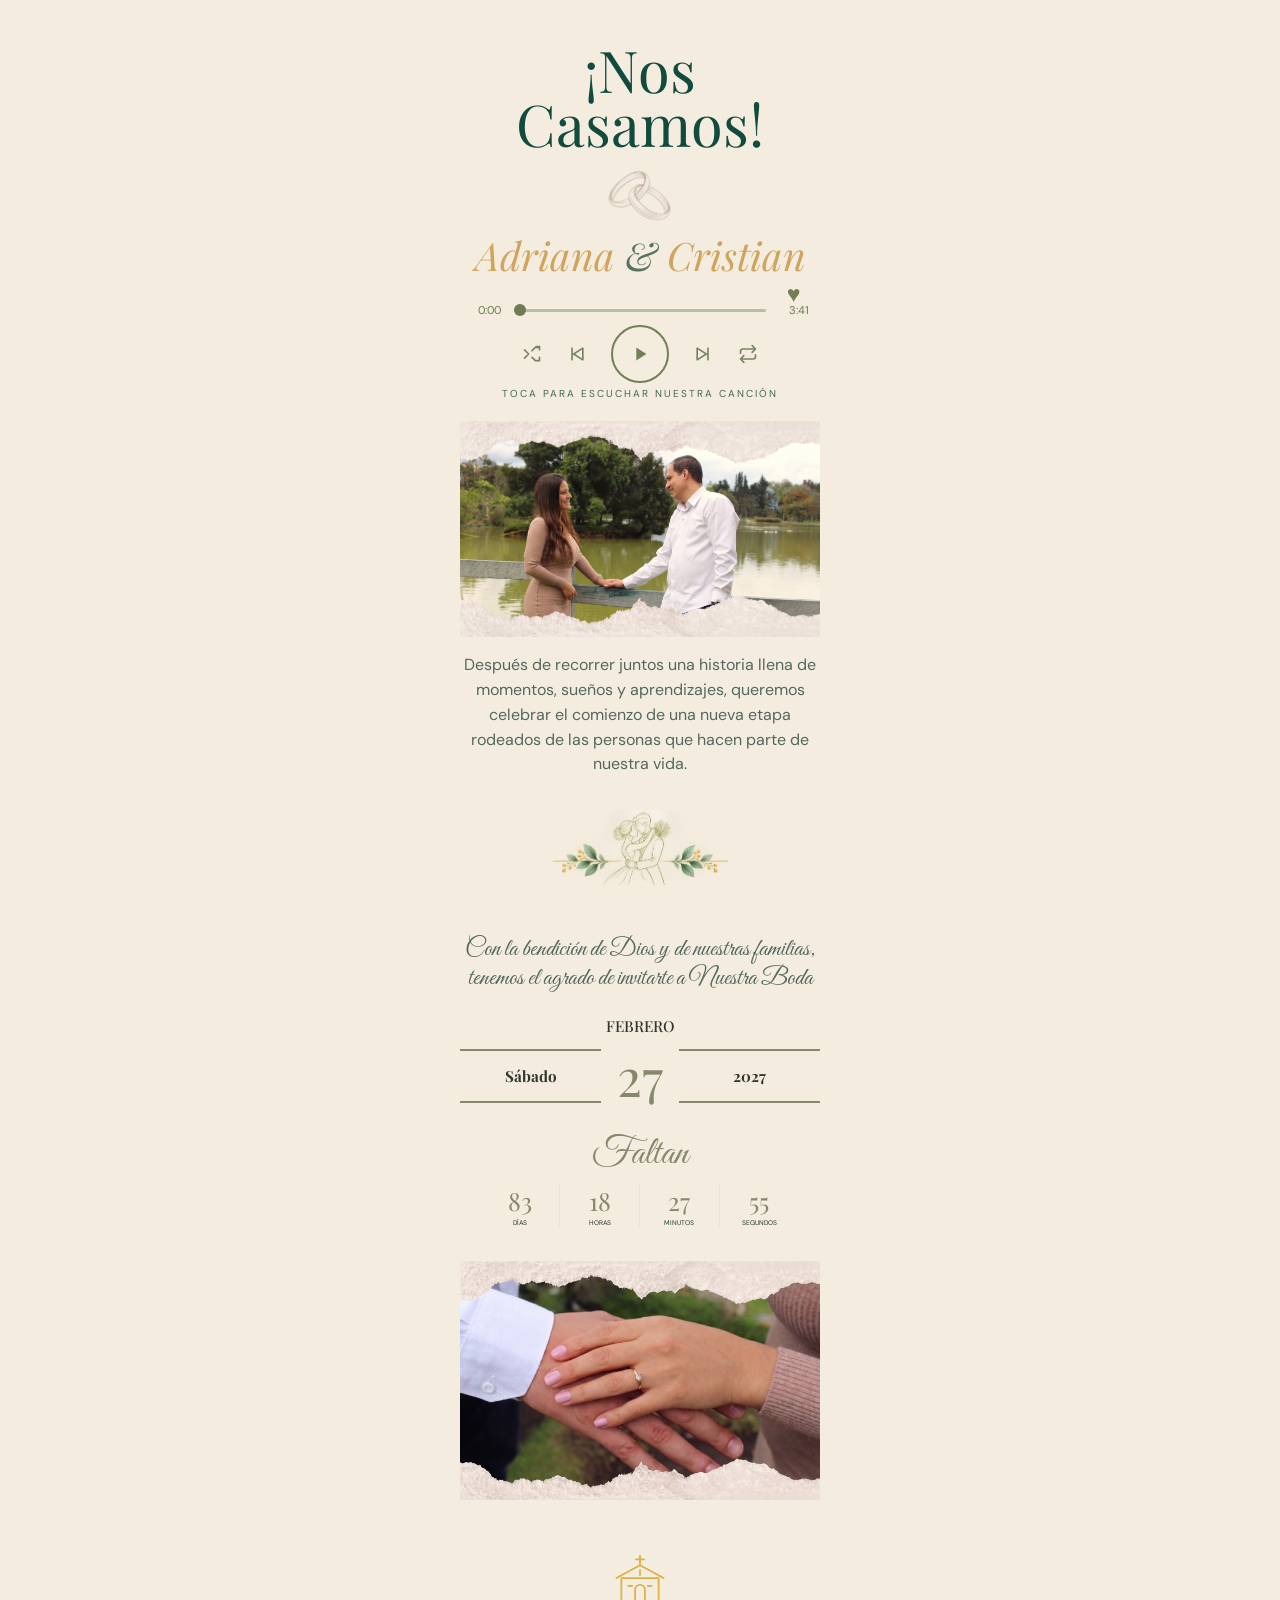
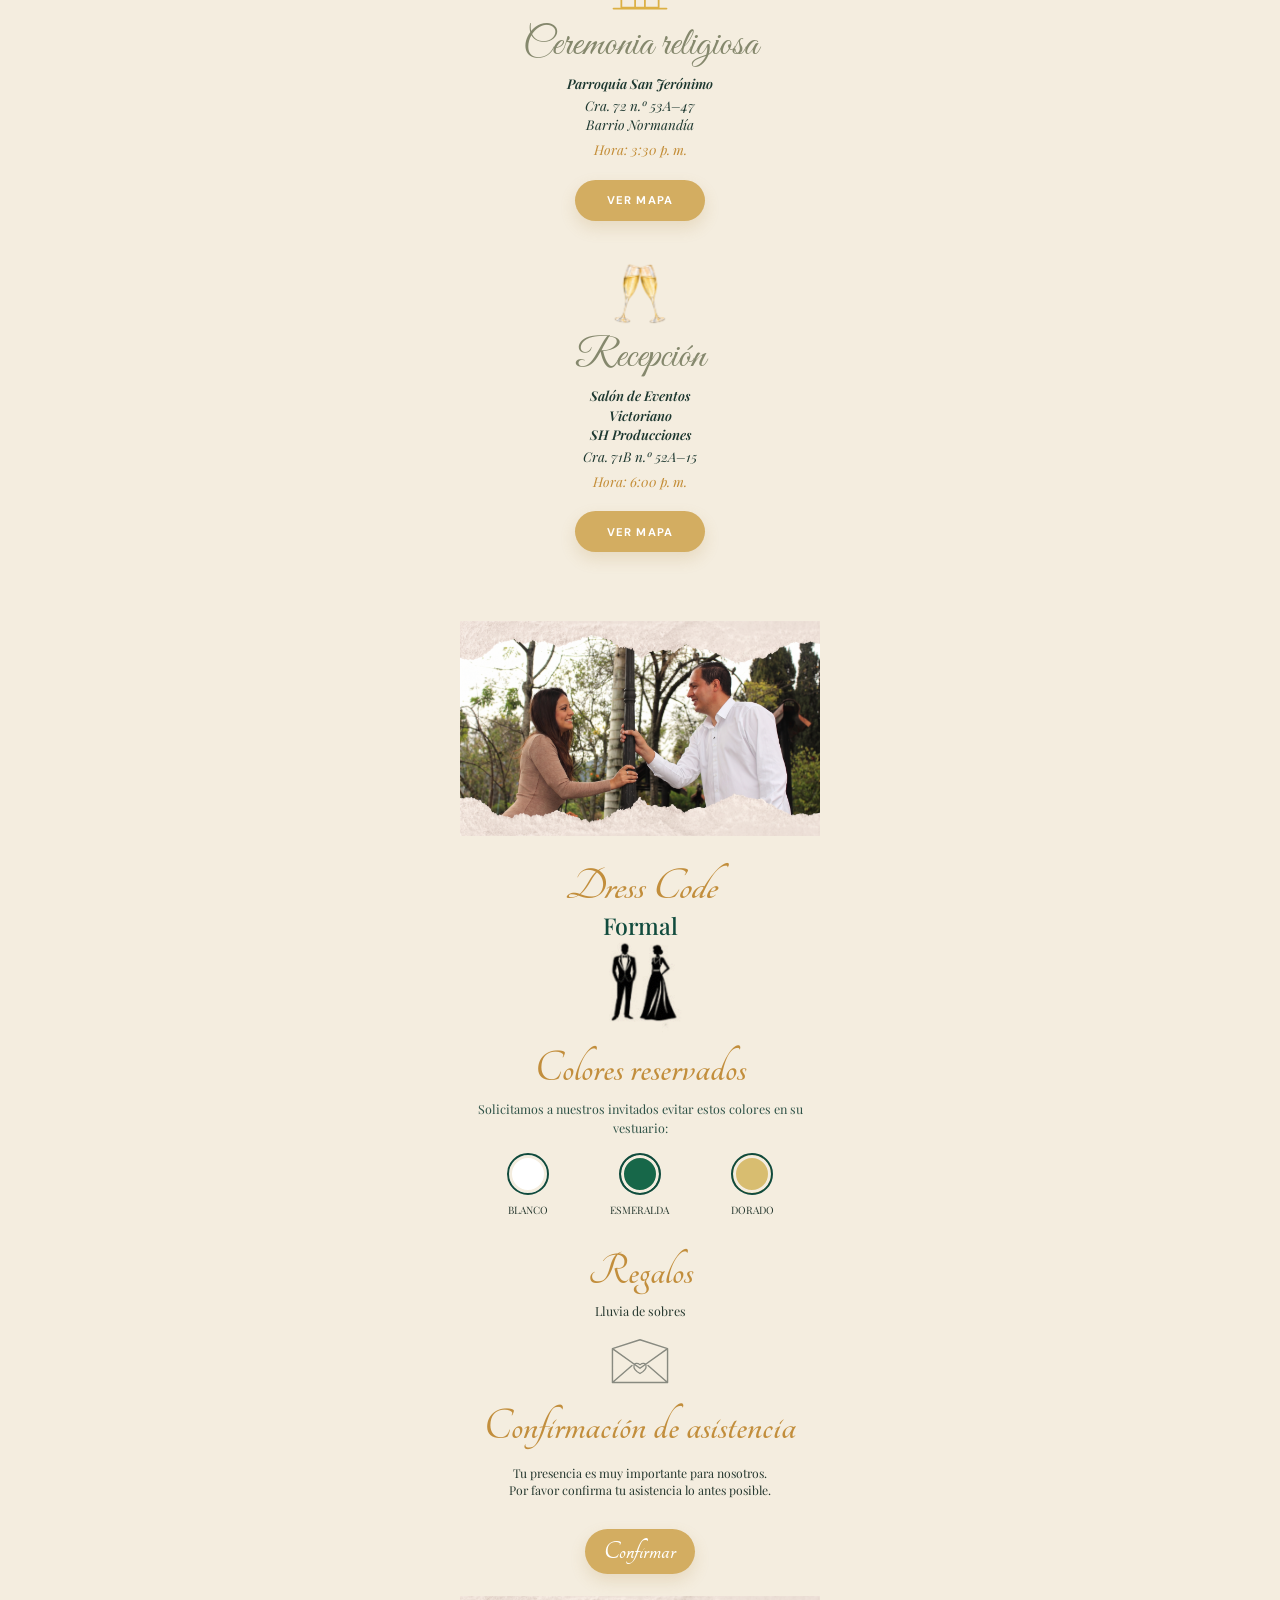
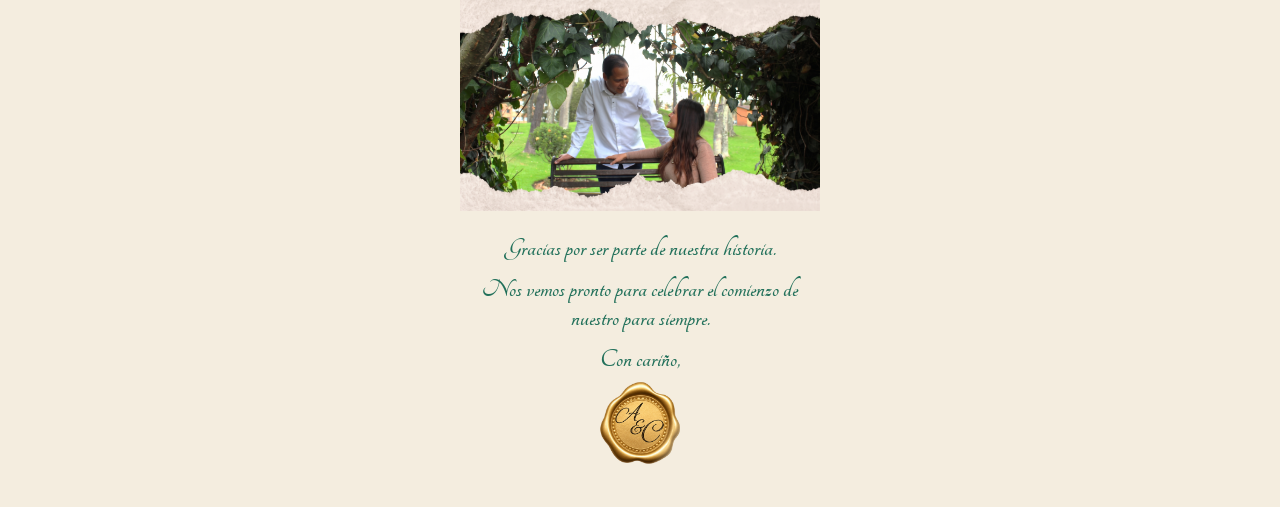
==== invitacion.html @ 34de5315 "Refine event details and invitation controls" ====
<!doctype html>
<html lang="es">
  <head>
    <meta charset="utf-8" />
    <meta name="viewport" content="width=device-width, initial-scale=1" />
    <meta name="theme-color" content="#f4eddf" />
    <meta name="description" content="Adriana y Cristian se casan. Acompáñanos a celebrar este día tan especial el 27 de febrero de 2027." />
    <title>Adriana & Cristian · Nos casamos</title>
    <link rel="preconnect" href="https://fonts.googleapis.com" />
    <link rel="preconnect" href="https://fonts.gstatic.com" crossorigin />
    <link href="https://fonts.googleapis.com/css2?family=DM+Sans:wght@400;500;600;700&family=Great+Vibes&family=Playfair+Display:ital,wght@0,400;0,500;0,600;1,400;1,500&family=Tangerine:wght@400;700&display=swap" rel="stylesheet" />
    <link rel="stylesheet" href="styles.css?v=20261119-21" />
    <script src="script.js?v=55" defer></script>
  </head>
  <body>
    <a class="skip-link" href="#contenido">Saltar al contenido</a>
    <main class="invitation" id="contenido">
      <section class="cover" id="inicio" aria-labelledby="hero-title">
        <h1 id="hero-title"><span>¡Nos</span><span>Casamos!</span></h1>
        <img class="cover-rings" src="assets/images/anillos.png" alt="" />
        <p class="couple-names">Adriana <span>&</span> Cristian</p>

        <div class="music-player" aria-label="Reproductor de la canción de los novios">
          <span class="music-heart" aria-hidden="true">♥</span>
          <div class="music-timeline">
            <span class="music-time" id="song-elapsed">0:52</span>
            <input class="music-progress" id="song-progress" type="range" min="0" max="100" value="0" aria-label="Progreso de la canción" />
            <span class="music-time" id="song-duration">--:--</span>
          </div>
          <div class="music-controls" aria-label="Controles de reproducción">
            <button class="minor-control" id="music-shuffle" type="button" aria-label="Activar modo aleatorio" aria-pressed="false"><svg viewBox="0 0 24 24" aria-hidden="true"><path d="M17 3h4v4M3 17l5-5m4-4 4-4m1 0h4M3 7l5 5m4 4 4 4m1 0h4v-4"/></svg></button>
            <button class="minor-control" id="music-back" type="button" aria-label="Retroceder diez segundos"><svg viewBox="0 0 24 24" aria-hidden="true"><path d="M19 5v14L8 12l11-7ZM6 5v14"/></svg></button>
            <button class="music-button" id="music-toggle" type="button" aria-label="Reproducir canción" aria-pressed="false"><svg id="music-icon" viewBox="0 0 24 24" aria-hidden="true"><path d="m8 5 11 7-11 7z"/></svg></button>
            <button class="minor-control" id="music-forward" type="button" aria-label="Avanzar diez segundos"><svg viewBox="0 0 24 24" aria-hidden="true"><path d="M5 5v14l11-7L5 5Zm13 0v14"/></svg></button>
            <button class="minor-control" id="music-repeat" type="button" aria-label="Repetir canción" aria-pressed="false"><svg viewBox="0 0 24 24" aria-hidden="true"><path d="M17 2l4 4-4 4M3 11V9a3 3 0 0 1 3-3h15M7 22l-4-4 4-4m14-1v2a3 3 0 0 1-3 3H3"/></svg></button>
          </div>
          <p class="music-status" id="music-status" aria-live="polite">Toca para escuchar nuestra canción</p>
        </div>
        <audio id="wedding-song" preload="auto" playsinline src="assets/audio/por-toda-la-vida.mp3#t=52"></audio>

        <figure class="photo photo-cover"><img src="assets/images/pareja-lago.jpeg" alt="Adriana y Cristian juntos junto al lago" fetchpriority="high" /></figure>
        <p class="cover-intro">Después de recorrer juntos una historia llena de momentos, sueños y aprendizajes, queremos celebrar el comienzo de una nueva etapa rodeados de las personas que hacen parte de nuestra vida.</p>
        <img class="couple-illustration" src="assets/images/ilustracion-pareja.png" alt="" />
      </section>

      <section class="date-section" id="celebracion" aria-labelledby="date-title">
        <p class="invitation-words"><span class="blessing">Con la bendición de Dios y de nuestras familias,</span><br />tenemos el agrado de invitarte a Nuestra Boda</p>
        <p class="date-month">Febrero</p>
        <h2 id="date-title"><span class="date-weekday">Sábado</span><strong>27</strong><span class="date-year">2027</span></h2>
        <p class="date-month countdown-label">Faltan</p>
        <div class="countdown" aria-label="Cuenta regresiva para la boda">
          <div><strong id="days">—</strong><span>días</span></div>
          <div><strong id="hours">—</strong><span>horas</span></div>
          <div><strong id="minutes">—</strong><span>minutos</span></div>
          <div><strong id="seconds">—</strong><span>segundos</span></div>
        </div>

        <figure class="photo photo-countdown"><img src="assets/images/foto-anillo.jpeg" alt="El anillo de compromiso de Adriana en sus manos entrelazadas con Cristian" loading="lazy" /></figure>

        <article class="event-card" id="iglesia">
          <svg class="event-icon church-icon" viewBox="0 0 64 64" aria-hidden="true"><path d="M32 4v9M28 8h8M8 27l24-13 24 13M13 27h38v30H13zM27 57V39a5 5 0 0 1 10 0v18M20 35h4m16 0h4M32 19v5" fill="none" stroke="currentColor" stroke-linecap="round" stroke-linejoin="round" stroke-width="1.8"/><path d="M5 58h54" fill="none" stroke="currentColor" stroke-linecap="round" stroke-width="1.8"/></svg>
          <h3 class="event-section-title">Ceremonia religiosa</h3>
          <p class="venue">Parroquia San Jerónimo</p>
          <p class="address">Cra. 72 n.º 53A–47<br />Barrio Normandía</p>
          <p class="event-time">Hora: 3:30 p. m.</p>
          <a class="button-map" data-link="church" href="#iglesia">Ver mapa</a>
        </article>

        <article class="event-card reception-card" id="recepcion">
          <img class="event-icon" src="assets/images/copas.png" alt="" />
          <h3 class="event-section-title">Recepción</h3>
          <p class="venue">Salón de Eventos<br />Victoriano<br />SH Producciones</p>
          <p class="address">Cra. 71B n.º 52A–15</p>
          <p class="event-time">Hora: 6:00 p. m.</p>
          <a class="button-map" data-link="reception" href="#recepcion">Ver mapa</a>
        </article>
      </section>

      <section class="attire-section" id="detalles" aria-labelledby="attire-title">
        <figure class="photo photo-attire"><img src="assets/images/pareja-arbol.jpeg" alt="Adriana y Cristian compartiendo una sonrisa en el parque" loading="lazy" /></figure>
        <h2 id="attire-title"><em>Dress Code</em><br /><span class="attire-formal">Formal</span><img class="attire-icon" src="assets/images/formal.png" alt="Pareja con vestimenta formal" /></h2>
        <h3 class="script-heading">Colores reservados</h3>
        <p class="attire-copy">Solicitamos a nuestros invitados evitar estos colores en su vestuario:</p>
        <div class="reserved-colors" aria-label="Colores reservados: blanco, esmeralda y dorado">
          <div class="reserved-color"><span class="swatch swatch-white"></span><p>Blanco</p></div>
          <div class="reserved-color"><span class="swatch swatch-emerald"></span><p>Esmeralda</p></div>
          <div class="reserved-color"><span class="swatch swatch-gold"></span><p>Dorado</p></div>
        </div>

        <div class="gift-note">
          <h3 class="script-heading">Regalos</h3>
          <p>Lluvia de sobres</p>
          <svg class="envelope-icon" viewBox="0 0 72 56" aria-hidden="true"><path d="M5 13 36 3l31 10v38H5zM5 13l31 22 31-22M5 51l22-19m40 19L45 32" fill="none" stroke="currentColor" stroke-linecap="round" stroke-linejoin="round" stroke-width="1.6"/><path d="M36 31c-7-5-11 4 0 10 11-6 7-15 0-10Z" fill="none" stroke="currentColor" stroke-width="1.4"/></svg>
        </div>
      </section>

      <section class="rsvp-section" id="confirmacion" aria-labelledby="rsvp-title">
        <h3 id="rsvp-title" class="script-heading rsvp-heading">Confirmación de asistencia</h3>
        <p class="rsvp-copy">Tu presencia es muy importante para nosotros.<br />Por favor confirma tu asistencia lo antes posible.</p>
        <a class="button-confirm" data-link="rsvp" href="#confirmacion">Confirmar</a>
        <figure class="photo photo-finale"><img src="assets/images/pareja-banca.jpeg" alt="Adriana y Cristian compartiendo un momento en una banca del parque" loading="lazy" /></figure>
        <p class="thank-you">Gracias por ser parte de nuestra historia.</p>
        <p class="thank-you-followup">Nos vemos pronto para celebrar el comienzo de nuestro para siempre.</p>
        <p class="with-love">Con cariño,</p>
        <span class="seal-shine">
          <img class="seal" src="assets/images/sello.png" alt="Sello dorado con las iniciales A y C" loading="lazy" />
        </span>
      </section>
    </main>
  </body>
</html>
---- styles.css ----
:root {
  color-scheme: light;
  --paper: #f4eddf;
  --green: #104b3d;
  --green-soft: #557362;
  --gold: #cba45e;
  --gold-dark: #b48a45;
  --ink: #31362f;
  --muted: #77766a;
  --date-olive: #85886d;
  --reserved-ink: #26382f;
  --serif: "Playfair Display", Georgia, serif;
  --display: "Playfair Display", Georgia, serif;
  --sans: "DM Sans", Arial, sans-serif;
  --script: "Tangerine", cursive;
  font-family: var(--serif);
  color: var(--green);
  background: var(--paper);
  scroll-behavior: smooth;
}

* { box-sizing: border-box; }
body { min-width: 320px; margin: 0; background: var(--paper); }
img { display: block; max-width: 100%; }
a { color: inherit; }
.skip-link { position: fixed; z-index: 5; top: 1rem; left: 1rem; padding: .7rem 1rem; transform: translateY(-160%); background: white; color: var(--green); font-family: var(--sans); }
.skip-link:focus { transform: translateY(0); }
.invitation { width: min(100%, 430px); min-height: 100vh; margin: 0 auto; overflow: hidden; background: var(--paper); box-shadow: none; text-align: center; }
.cover, .date-section, .attire-section, .rsvp-section { padding-right: clamp(1.5rem, 7vw, 2.4rem); padding-left: clamp(1.5rem, 7vw, 2.4rem); }
.cover { padding-top: 2.5rem; }
.eyebrow { margin: 0; color: var(--green-soft); font-family: var(--sans); font-size: .59rem; font-weight: 600; letter-spacing: .18em; line-height: 1.7; }
h1, h2, h3, p { margin-top: 0; }
h1 { margin: .1rem 0 .35rem; display: grid; color: var(--green); font-family: var(--display); font-size: clamp(3rem, 12vw, 3.6rem); font-weight: 400; letter-spacing: 0; line-height: .95; }
h1 span { display: block; }
.cover-rings { width: 100px; height: 76px; margin: .2rem auto .15rem; object-fit: contain; }
.couple-names { margin: 0 0 .55rem; color: #d0a45c; font-family: var(--serif); font-size: clamp(2rem, 7.5vw, 2.45rem); font-style: italic; font-weight: 400; line-height: 1.05; white-space: nowrap; }
.couple-names span, .footer-names span { color: var(--green-soft); }

.music-player { position: relative; width: min(100%, 350px); margin: .2rem auto 1.1rem; padding: 1.15rem .35rem .25rem; color: #6e7b53; font-family: var(--sans); }
.music-heart { position: absolute; top: -.1rem; right: .9rem; color: #70804f; font-size: 1.45rem; line-height: 1; }
.music-timeline { display: grid; grid-template-columns: 38px 1fr 38px; align-items: center; gap: .35rem; }
.music-time { color: #68784f; font-variant-numeric: tabular-nums; font-family: var(--sans); font-size: .7rem; }
.music-time:last-child { text-align: right; }
.music-progress { width: 100%; height: 3px; margin: 0; appearance: none; border-radius: 99px; background: linear-gradient(to right, #6e7b53 0%, #6e7b53 var(--progress, 0%), #b8bea4 var(--progress, 0%), #b8bea4 100%); cursor: pointer; }
.music-progress::-webkit-slider-thumb { width: 12px; height: 12px; appearance: none; border: 0; border-radius: 50%; background: #6e7b53; }
.music-progress::-moz-range-thumb { width: 12px; height: 12px; border: 0; border-radius: 50%; background: #6e7b53; }
.music-controls { margin: .45rem auto .25rem; display: flex; justify-content: center; align-items: center; gap: clamp(.8rem, 4vw, 1.35rem); }
.minor-control { width: 24px; height: 32px; padding: 0; display: grid; place-items: center; border: 0; background: transparent; color: #788563; cursor: pointer; }
.minor-control svg { width: 20px; height: 20px; fill: none; stroke: currentColor; stroke-linecap: round; stroke-linejoin: round; stroke-width: 2; }
.minor-control[aria-pressed="true"] { color: var(--green); }
.music-button { width: 58px; height: 58px; display: grid; place-items: center; border: 2px solid #718055; border-radius: 50%; background: transparent; color: #718055; cursor: pointer; transition: background .2s, color .2s, transform .2s; }
.music-button:hover { transform: scale(1.04); background: #718055; color: white; }
.music-button svg { width: 22px; height: 22px; fill: currentColor; }
.music-button[aria-pressed="true"] svg { width: 20px; height: 20px; }
.music-status { margin: .25rem 0 0; color: #426857; font-family: var(--sans); font-size: .63rem; letter-spacing: .2em; text-align: center; text-transform: uppercase; }
#wedding-song { display: none; }

.photo { width: 100%; margin: 0 auto; }
.photo img { width: 100%; height: auto; }
.photo-cover { margin: .35rem auto 1rem; }
.cover-intro { max-width: 365px; margin: 0 auto 1rem; color: #53685e; font-family: var(--sans); font-size: 1rem; line-height: 1.55; }
.couple-illustration { width: min(235px, 100%); height: 112px; margin: .2rem auto .65rem; object-fit: contain; }

.date-section { padding-top: 1.3rem; padding-bottom: 2rem; }
.invitation-words { max-width: 350px; margin: 0 auto 1.45rem; color: #53685e; font-family: "Great Vibes", cursive; font-size: 1.55rem; font-weight: 400; line-height: 1.14; }
.date-month { margin: 0 auto .35rem; color: var(--green); font-family: var(--serif); font-size: .95rem; font-weight: 500; text-transform: uppercase; }
.date-section > .date-month:not(.countdown-label) { margin-bottom: .8rem; color: var(--ink); }
.date-section > h2 { width: min(100%, 370px); margin: 0 auto 2rem; display: grid; grid-template-columns: minmax(0, 1fr) auto minmax(0, 1fr); align-items: center; gap: clamp(.55rem, 3vw, 1rem); color: var(--date-olive); font-family: var(--serif); line-height: 1.12; }
.date-section > h2 span { min-width: 0; min-height: 3.4rem; padding: .4rem 0; display: flex; justify-content: center; align-items: center; border-top: 2px solid var(--date-olive); border-bottom: 2px solid var(--date-olive); color: var(--ink); font-size: .95rem; font-style: normal; }
.date-section > h2 strong { color: var(--date-olive); font-size: 3.25rem; font-weight: 400; line-height: 1; }
.date-section > .countdown-label { margin: 1.7rem auto .15rem; color: var(--date-olive); font-family: "Great Vibes", cursive; font-size: 2.45rem; font-weight: 400; letter-spacing: 0; line-height: 1; text-transform: none; }
.countdown { max-width: 325px; margin: 0 auto 1.8rem; padding: .45rem .2rem .3rem; display: grid; grid-template-columns: repeat(4, 1fr); background: transparent; }
.countdown div { display: grid; gap: .05rem; border-right: 1px solid #e8e4d7; }
.countdown div:last-child { border: 0; }
.countdown strong { color: var(--date-olive); font-family: var(--serif); font-size: 1.55rem; font-weight: 400; }
.countdown span { color: var(--reserved-ink); font-family: var(--sans); font-size: .42rem; text-transform: uppercase; }
.photo-countdown { margin: 1.2rem auto 1.8rem; }
.event-card { margin: 0 auto; padding: 1.3rem .8rem 1.65rem; background: var(--paper); box-shadow: none; }
#iglesia { background: var(--paper); box-shadow: none; }
.event-icon { width: 68px; height: 66px; margin: 0 auto .2rem; object-fit: contain; }
.church-icon { padding: .1rem; color: #dcb044; }
.event-card .eyebrow { color: var(--green); font-family: var(--serif); font-size: 1.08rem; font-weight: 600; letter-spacing: 0; }
.event-card h3 { margin: .15rem 0 .55rem; color: var(--green); font-family: var(--serif); font-size: 1.2rem; font-weight: 600; }
.event-card .event-section-title { margin: .15rem auto .55rem; color: var(--date-olive); font-family: "Great Vibes", cursive; font-size: 2.5rem; font-weight: 400; line-height: 1; }
.event-card p:not(.eyebrow) { margin: .15rem auto; color: #1d3830; font-family: var(--serif); font-size: .84rem; font-style: italic; line-height: 1.45; }
.event-card .venue { font-weight: 600; }
.event-card .event-time { margin-top: .35rem !important; color: #c38c35 !important; }
.button-map, .button-confirm { min-width: 130px; min-height: 41px; margin: 1.1rem auto 0; padding: .78rem 1.2rem; display: inline-flex; justify-content: center; align-items: center; border: 0; border-radius: 99px; background: #d3ad61; box-shadow: 0 7px 16px #b38c4733; color: #fff; font-family: var(--sans); font-size: .7rem; font-weight: 700; letter-spacing: .11em; text-decoration: none; text-transform: uppercase; transition: transform .2s, background .2s; }
.button-map:hover, .button-confirm:hover { transform: translateY(-2px); background: #bb9449; }
.reception-card { padding-top: .3rem; padding-bottom: 1.9rem; background: transparent; box-shadow: none; }
.reception-card .event-icon { width: 78px; height: 82px; }

.attire-section { padding-top: .4rem; padding-bottom: .5rem; }
.photo-attire { margin: 0 auto 1.7rem; }
.attire-section > .eyebrow { color: #c28e3c; }
.attire-section > h2 { margin: .45rem 0 .4rem; color: var(--green); font-family: var(--serif); font-size: 1.8rem; font-weight: 500; line-height: 1.05; }
.attire-section > h2 em { color: #c28e3c; font-family: var(--script); font-size: 2.9rem; font-weight: 700; }
.attire-formal { display: block; margin-top: .15rem; font-size: 1.45rem; }
.attire-icon { display: block; width: 106px; height: 92px; margin: .15rem auto .1rem; object-fit: contain; mix-blend-mode: multiply; }
.attire-copy { margin: .55rem auto; color: #305348; font-size: .78rem; line-height: 1.5; }
.script-heading { margin: 1.05rem 0 .35rem; color: #c28e3c; font-family: var(--script); font-size: 2.9rem; font-weight: 700; line-height: .9; }
.reserved-colors { max-width: 330px; margin: 1rem auto 2.2rem; display: grid; grid-template-columns: repeat(3, 1fr); gap: .4rem; }
.reserved-color { margin: 0; display: grid; justify-items: center; gap: .45rem; }
.swatch { width: 42px; height: 42px; border: 2px solid var(--green); border-radius: 50%; box-shadow: inset 0 0 0 3px var(--paper); }
.swatch-white { background: #fff; }
.swatch-emerald { background: #176749; }
.swatch-gold { background: #d8bd70; }
.reserved-color p { margin: 0; color: #26382f; font-family: var(--serif); font-size: .64rem; text-transform: uppercase; }
.gift-note > p { margin: .55rem 0 .1rem; color: var(--reserved-ink); font-size: .78rem; }
.gift-note .script-heading { margin-top: 0; }
.envelope-icon { width: 64px; height: 50px; margin: 1rem auto 0; color: #888a80; }

.rsvp-section { padding-top: .5rem; padding-bottom: 2.2rem; }
.rsvp-section > .rsvp-heading { margin: 0 0 1rem; }
.rsvp-section > .rsvp-copy { margin: 0 auto 1rem; color: var(--reserved-ink); font-family: var(--serif); font-size: .76rem; line-height: 1.45; }
.button-confirm { min-width: 110px; min-height: 36px; margin-top: .8rem; padding: .5rem 1rem; font-family: var(--script); font-size: 1.6rem; font-weight: 700; letter-spacing: 0; text-transform: none; }
.photo-finale { margin: 1.4rem auto 1.5rem; }
.thank-you { margin: 0 auto .45rem; color: #21705a; font-family: var(--script); font-size: 1.7rem; font-weight: 700; line-height: 1.05; }
.thank-you-followup { margin: .8rem auto .45rem; color: #21705a; font-family: var(--script); font-size: 1.7rem; font-weight: 700; line-height: 1.05; }
.with-love { margin: .7rem 0 0; color: #21705a; font-family: var(--script); font-size: 1.7rem; font-weight: 700; }
.footer-names { margin: -.1rem 0 .1rem; color: #145340; font-family: var(--script); font-size: 2.45rem; font-weight: 700; }
.seal-shine { position: relative; width: 95px; height: 95px; margin: .2rem auto 0; display: block; }
.seal { width: 100%; height: 100%; margin: 0; object-fit: contain; animation: footer-seal-pulse 3s ease-in-out infinite; }
.seal-shine::after { position: absolute; inset: 0; content: ""; pointer-events: none; background: linear-gradient(112deg, transparent 36%, rgb(255 250 221 / 78%) 49%, rgb(255 255 255 / 24%) 54%, transparent 66%); background-size: 230% 100%; -webkit-mask: url("assets/images/sello.png") center / contain no-repeat; mask: url("assets/images/sello.png") center / contain no-repeat; animation: footer-seal-shimmer 3s ease-in-out infinite; }
@keyframes footer-seal-pulse { 0%, 86%, 100% { transform: scale(1); } 92% { transform: scale(1.035); } }
@keyframes footer-seal-shimmer { 0%, 75%, 100% { opacity: 0; background-position: 120% 0; } 80% { opacity: .7; } 96% { opacity: .62; background-position: -120% 0; } }

.petal-layer { position: fixed; z-index: 20; inset: 0; overflow: hidden; pointer-events: none; }
.falling-petal { position: absolute; top: -28px; left: var(--petal-left); width: var(--petal-width); height: calc(var(--petal-width) * 1.35); border-radius: 85% 10% 85% 10%; background: var(--petal-color); opacity: 0; filter: drop-shadow(0 1px 1px #244b321c); animation: petal-fall var(--petal-duration) linear var(--petal-delay) infinite; }
@keyframes petal-fall {
  0% { transform: translate3d(0, -5vh, 0) rotate(0deg); opacity: 0; }
  12% { opacity: .58; }
  80% { opacity: .5; }
  100% { transform: translate3d(var(--petal-drift), 110vh, 0) rotate(560deg); opacity: 0; }
}

@media (min-width: 600px) {
  .invitation { margin-block: 0; }
  .cover, .date-section, .attire-section, .rsvp-section { padding-right: 2.2rem; padding-left: 2.2rem; }
}
@media (max-width: 360px) {
  .cover, .date-section, .attire-section, .rsvp-section { padding-right: 1.15rem; padding-left: 1.15rem; }
  .couple-names { font-size: 2.35rem; }
  .countdown strong { font-size: 1.35rem; }
}
@media (prefers-reduced-motion: reduce) {
  *, *::before, *::after { scroll-behavior: auto !important; transition-duration: .01ms !important; }
  .petal-layer { display: none; }
  .seal, .seal-shine::after { animation: none !important; }
}
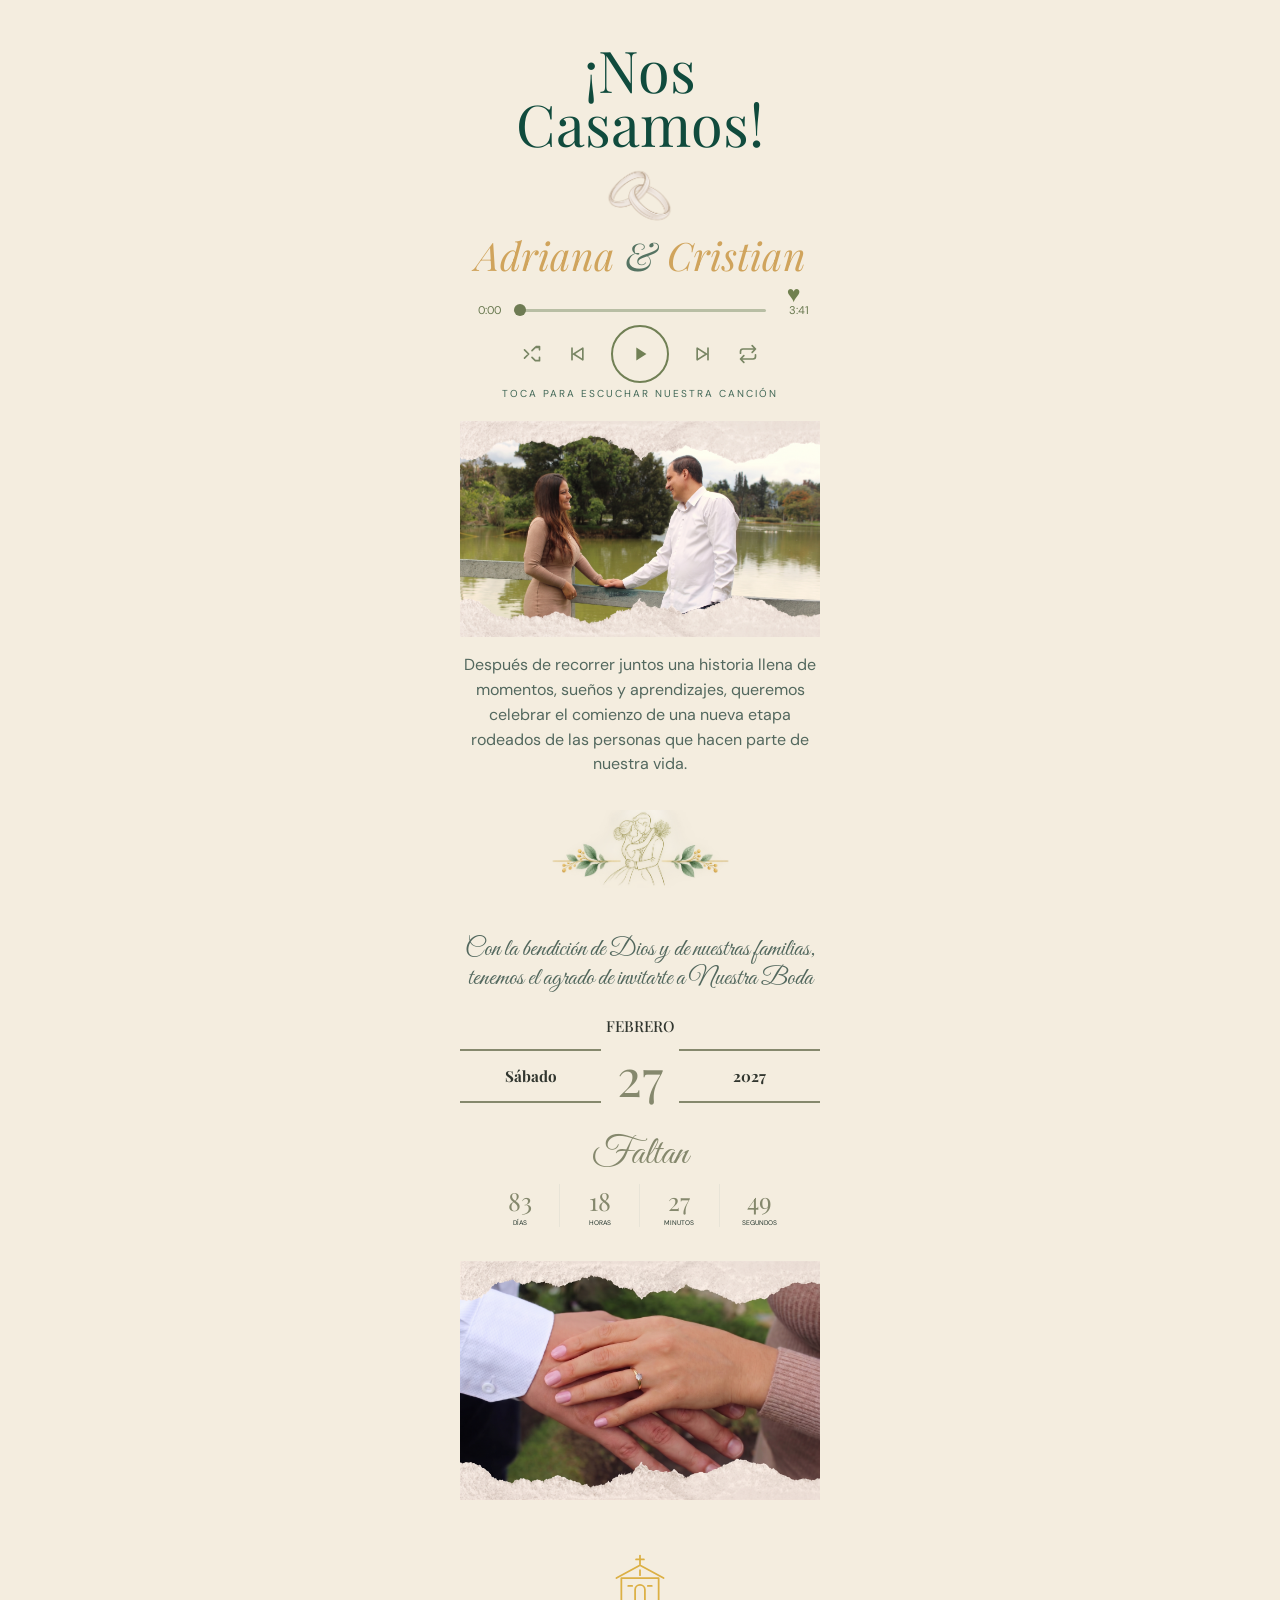
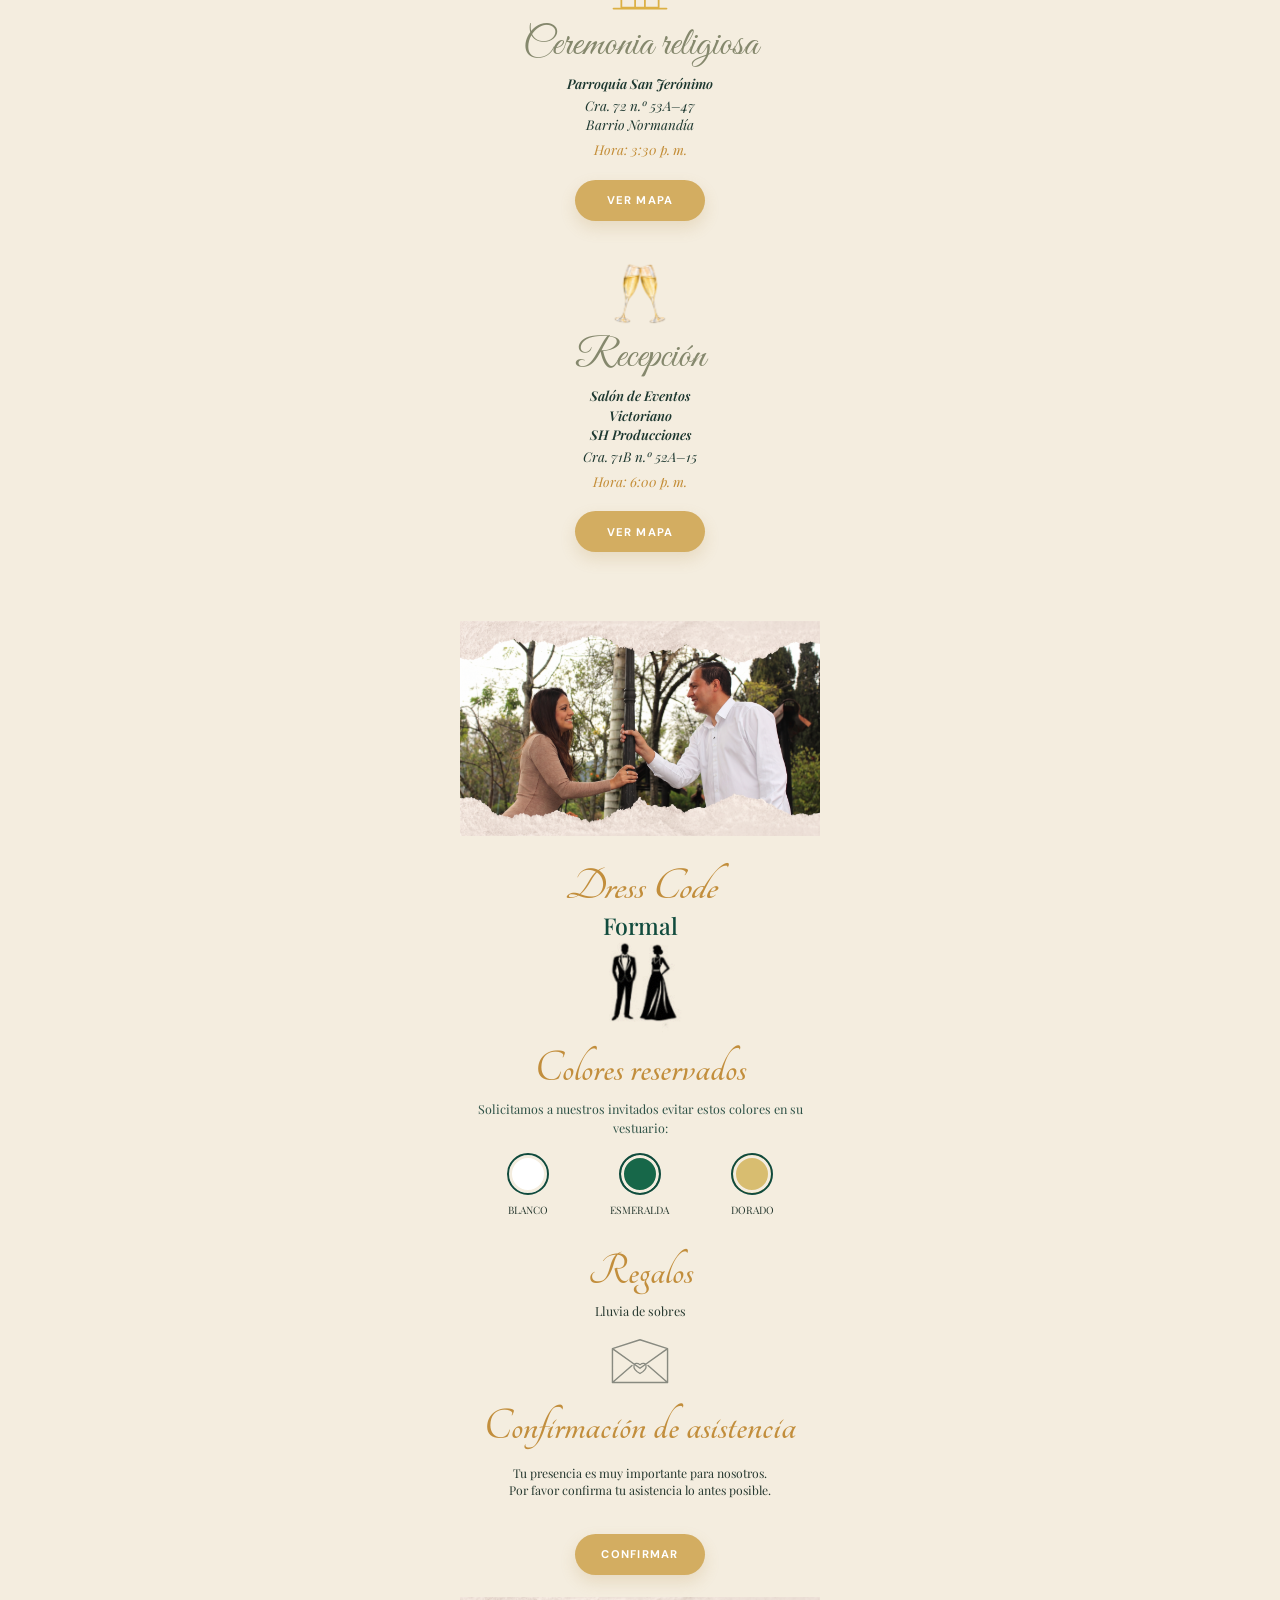
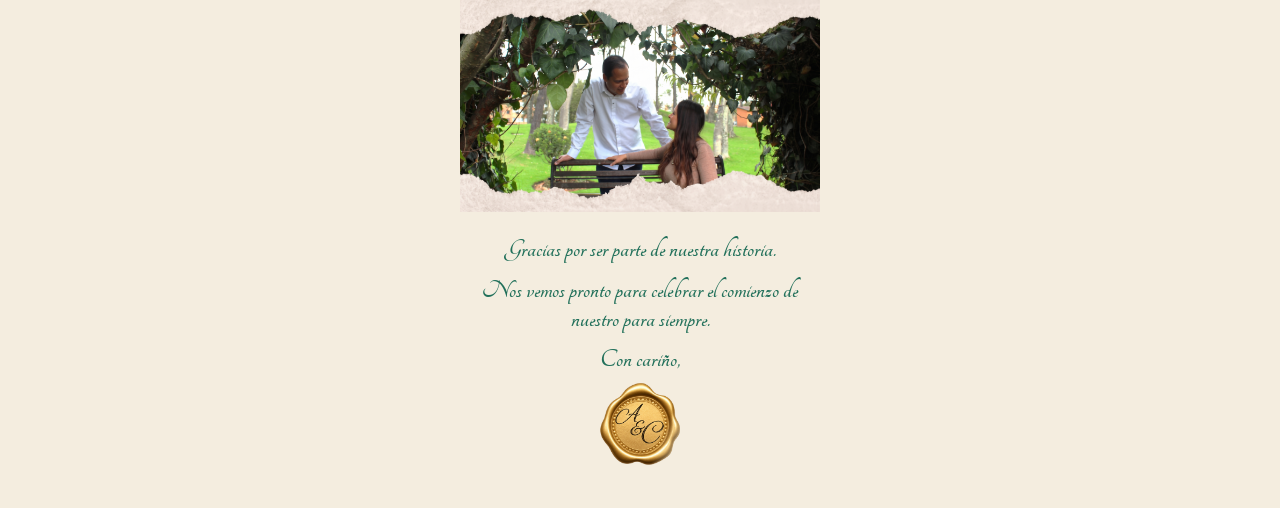
==== commit b91dfb75: "Match confirm button to map buttons" ====
--- a/invitacion.html
+++ b/invitacion.html
@@ -9,7 +9,7 @@
     <link rel="preconnect" href="https://fonts.googleapis.com" />
     <link rel="preconnect" href="https://fonts.gstatic.com" crossorigin />
     <link href="https://fonts.googleapis.com/css2?family=DM+Sans:wght@400;500;600;700&family=Great+Vibes&family=Playfair+Display:ital,wght@0,400;0,500;0,600;1,400;1,500&family=Tangerine:wght@400;700&display=swap" rel="stylesheet" />
-    <link rel="stylesheet" href="styles.css?v=20261119-21" />
+    <link rel="stylesheet" href="styles.css?v=20261119-22" />
     <script src="script.js?v=55" defer></script>
   </head>
   <body>
--- a/styles.css
+++ b/styles.css
@@ -113,7 +113,6 @@
 .rsvp-section { padding-top: .5rem; padding-bottom: 2.2rem; }
 .rsvp-section > .rsvp-heading { margin: 0 0 1rem; }
 .rsvp-section > .rsvp-copy { margin: 0 auto 1rem; color: var(--reserved-ink); font-family: var(--serif); font-size: .76rem; line-height: 1.45; }
-.button-confirm { min-width: 110px; min-height: 36px; margin-top: .8rem; padding: .5rem 1rem; font-family: var(--script); font-size: 1.6rem; font-weight: 700; letter-spacing: 0; text-transform: none; }
 .photo-finale { margin: 1.4rem auto 1.5rem; }
 .thank-you { margin: 0 auto .45rem; color: #21705a; font-family: var(--script); font-size: 1.7rem; font-weight: 700; line-height: 1.05; }
 .thank-you-followup { margin: .8rem auto .45rem; color: #21705a; font-family: var(--script); font-size: 1.7rem; font-weight: 700; line-height: 1.05; }
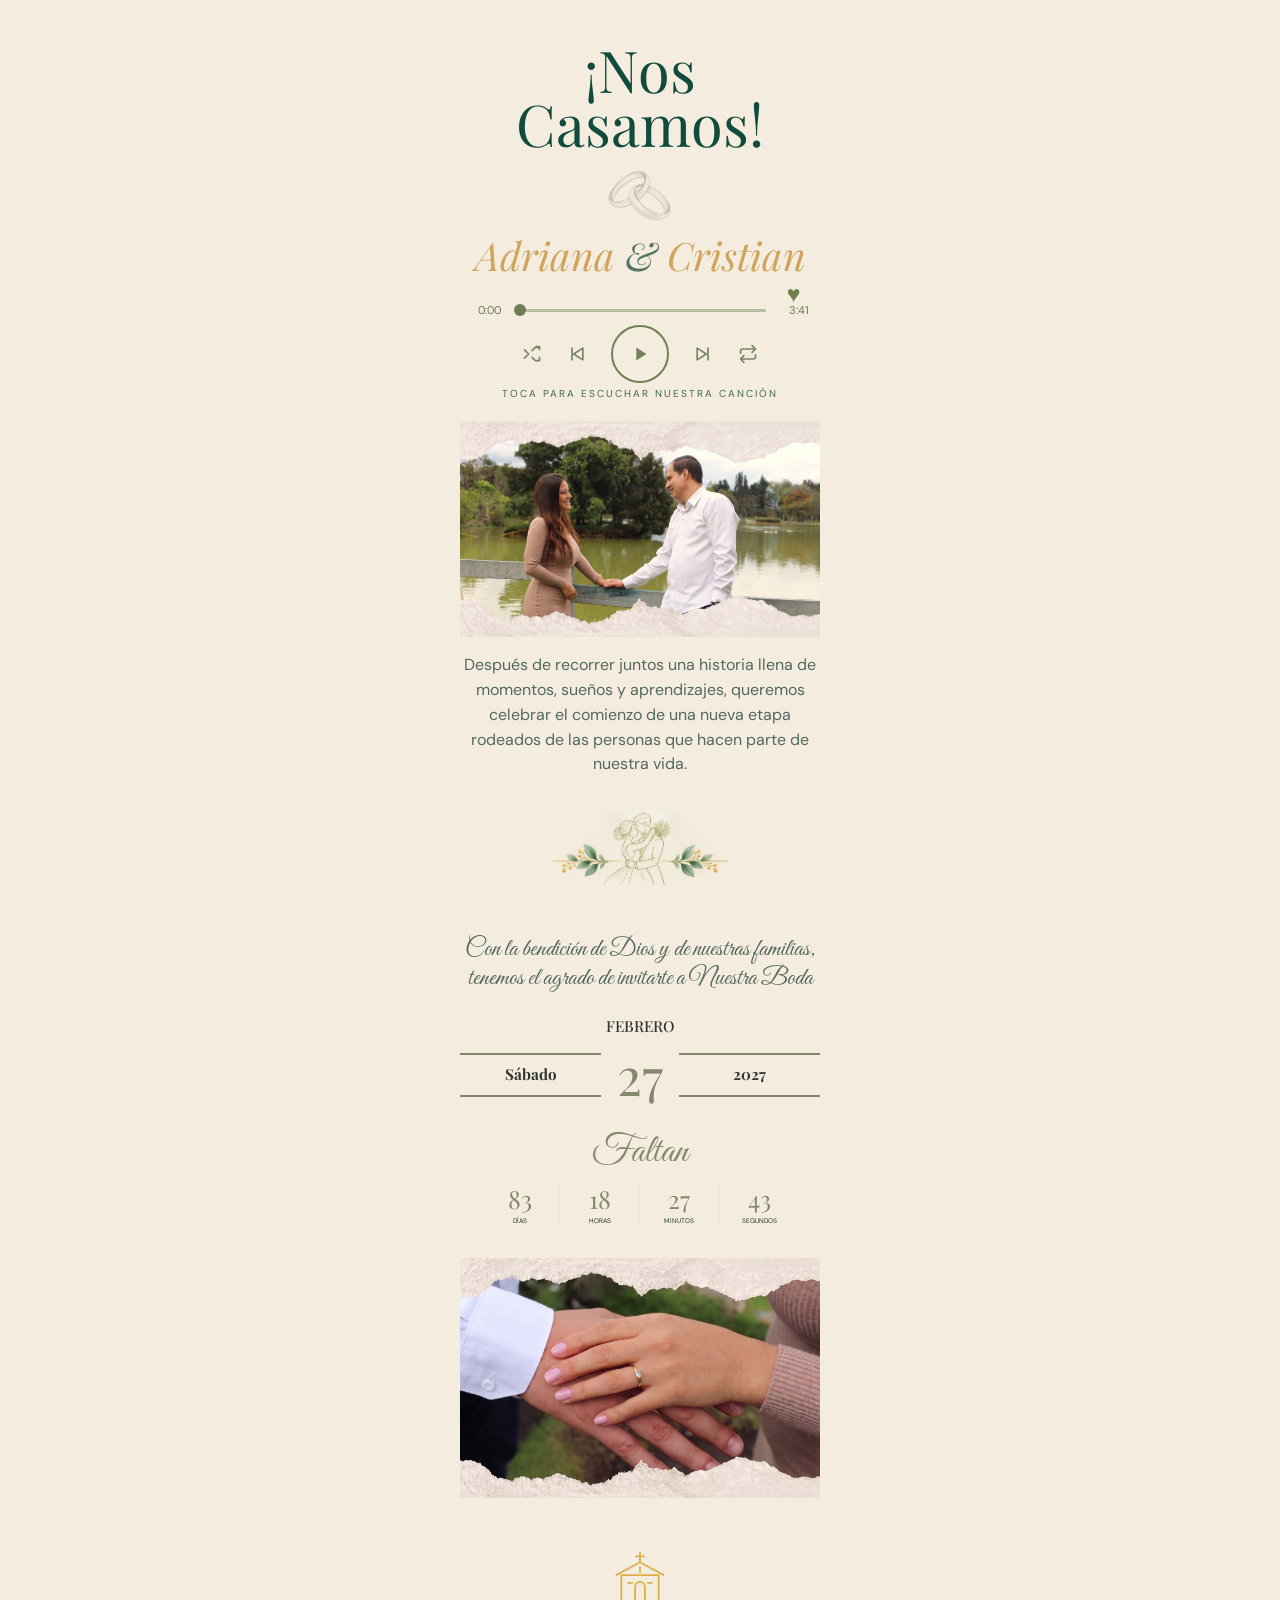
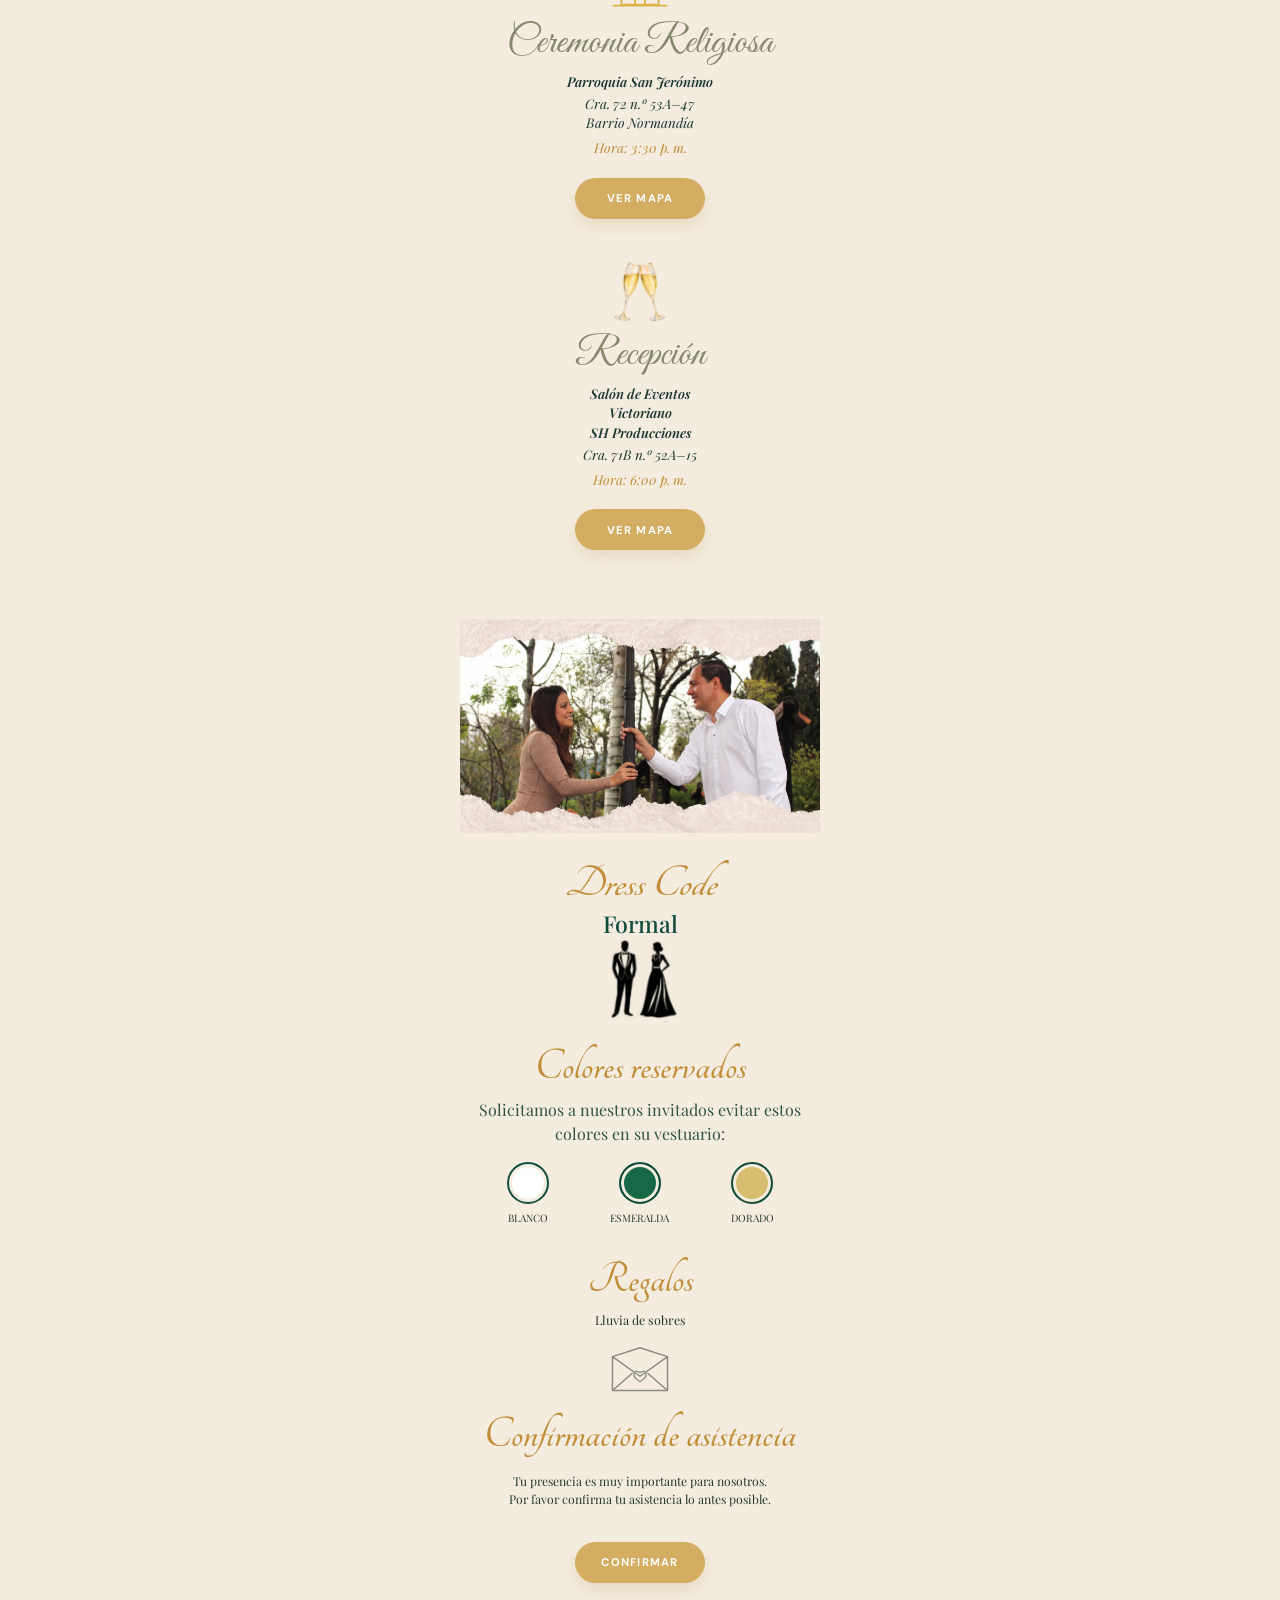
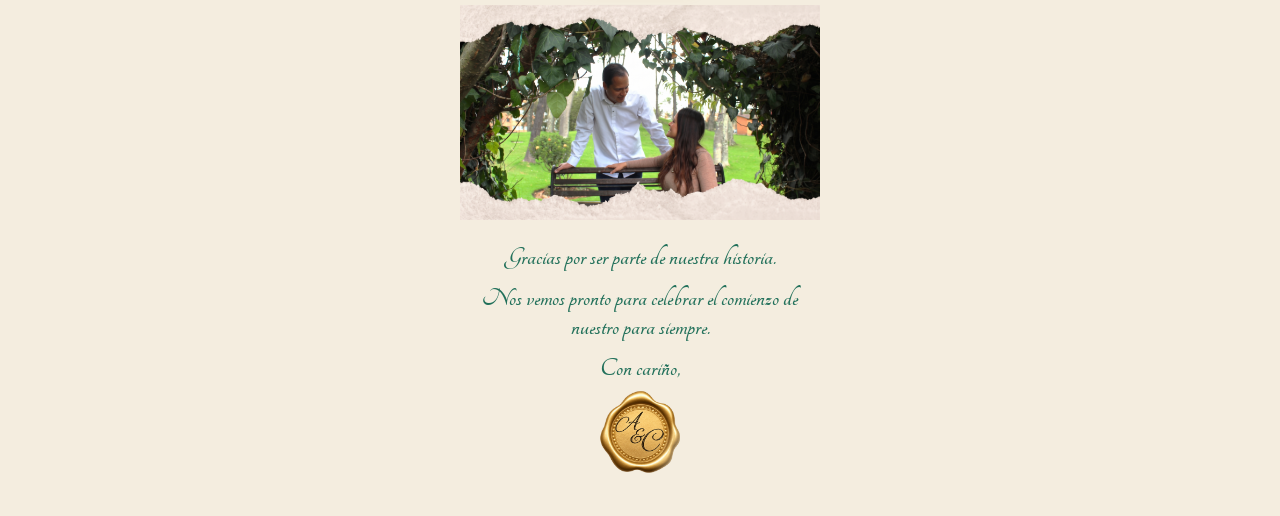
==== commit d797c8de: "Tighten date rules and refine invitation text" ====
--- a/invitacion.html
+++ b/invitacion.html
@@ -9,7 +9,7 @@
     <link rel="preconnect" href="https://fonts.googleapis.com" />
     <link rel="preconnect" href="https://fonts.gstatic.com" crossorigin />
     <link href="https://fonts.googleapis.com/css2?family=DM+Sans:wght@400;500;600;700&family=Great+Vibes&family=Playfair+Display:ital,wght@0,400;0,500;0,600;1,400;1,500&family=Tangerine:wght@400;700&display=swap" rel="stylesheet" />
-    <link rel="stylesheet" href="styles.css?v=20261119-22" />
+    <link rel="stylesheet" href="styles.css?v=20261119-23" />
     <script src="script.js?v=55" defer></script>
   </head>
   <body>
@@ -59,7 +59,7 @@
 
         <article class="event-card" id="iglesia">
           <svg class="event-icon church-icon" viewBox="0 0 64 64" aria-hidden="true"><path d="M32 4v9M28 8h8M8 27l24-13 24 13M13 27h38v30H13zM27 57V39a5 5 0 0 1 10 0v18M20 35h4m16 0h4M32 19v5" fill="none" stroke="currentColor" stroke-linecap="round" stroke-linejoin="round" stroke-width="1.8"/><path d="M5 58h54" fill="none" stroke="currentColor" stroke-linecap="round" stroke-width="1.8"/></svg>
-          <h3 class="event-section-title">Ceremonia religiosa</h3>
+          <h3 class="event-section-title">Ceremonia Religiosa</h3>
           <p class="venue">Parroquia San Jerónimo</p>
           <p class="address">Cra. 72 n.º 53A–47<br />Barrio Normandía</p>
           <p class="event-time">Hora: 3:30 p. m.</p>
--- a/styles.css
+++ b/styles.css
@@ -66,7 +66,10 @@
 .date-month { margin: 0 auto .35rem; color: var(--green); font-family: var(--serif); font-size: .95rem; font-weight: 500; text-transform: uppercase; }
 .date-section > .date-month:not(.countdown-label) { margin-bottom: .8rem; color: var(--ink); }
 .date-section > h2 { width: min(100%, 370px); margin: 0 auto 2rem; display: grid; grid-template-columns: minmax(0, 1fr) auto minmax(0, 1fr); align-items: center; gap: clamp(.55rem, 3vw, 1rem); color: var(--date-olive); font-family: var(--serif); line-height: 1.12; }
-.date-section > h2 span { min-width: 0; min-height: 3.4rem; padding: .4rem 0; display: flex; justify-content: center; align-items: center; border-top: 2px solid var(--date-olive); border-bottom: 2px solid var(--date-olive); color: var(--ink); font-size: .95rem; font-style: normal; }
+.date-section > h2 span { position: relative; min-width: 0; min-height: 2.7rem; padding: 0; display: flex; justify-content: center; align-items: center; border: 0; color: var(--ink); font-size: .95rem; font-style: normal; }
+.date-section > h2 span::before, .date-section > h2 span::after { position: absolute; right: 0; left: 0; height: 2px; background: var(--date-olive); content: ""; }
+.date-section > h2 span::before { top: 0; }
+.date-section > h2 span::after { bottom: 0; }
 .date-section > h2 strong { color: var(--date-olive); font-size: 3.25rem; font-weight: 400; line-height: 1; }
 .date-section > .countdown-label { margin: 1.7rem auto .15rem; color: var(--date-olive); font-family: "Great Vibes", cursive; font-size: 2.45rem; font-weight: 400; letter-spacing: 0; line-height: 1; text-transform: none; }
 .countdown { max-width: 325px; margin: 0 auto 1.8rem; padding: .45rem .2rem .3rem; display: grid; grid-template-columns: repeat(4, 1fr); background: transparent; }
@@ -97,7 +100,7 @@
 .attire-section > h2 em { color: #c28e3c; font-family: var(--script); font-size: 2.9rem; font-weight: 700; }
 .attire-formal { display: block; margin-top: .15rem; font-size: 1.45rem; }
 .attire-icon { display: block; width: 106px; height: 92px; margin: .15rem auto .1rem; object-fit: contain; mix-blend-mode: multiply; }
-.attire-copy { margin: .55rem auto; color: #305348; font-size: .78rem; line-height: 1.5; }
+.attire-copy { margin: .55rem auto; color: #305348; font-size: 1rem; line-height: 1.5; }
 .script-heading { margin: 1.05rem 0 .35rem; color: #c28e3c; font-family: var(--script); font-size: 2.9rem; font-weight: 700; line-height: .9; }
 .reserved-colors { max-width: 330px; margin: 1rem auto 2.2rem; display: grid; grid-template-columns: repeat(3, 1fr); gap: .4rem; }
 .reserved-color { margin: 0; display: grid; justify-items: center; gap: .45rem; }
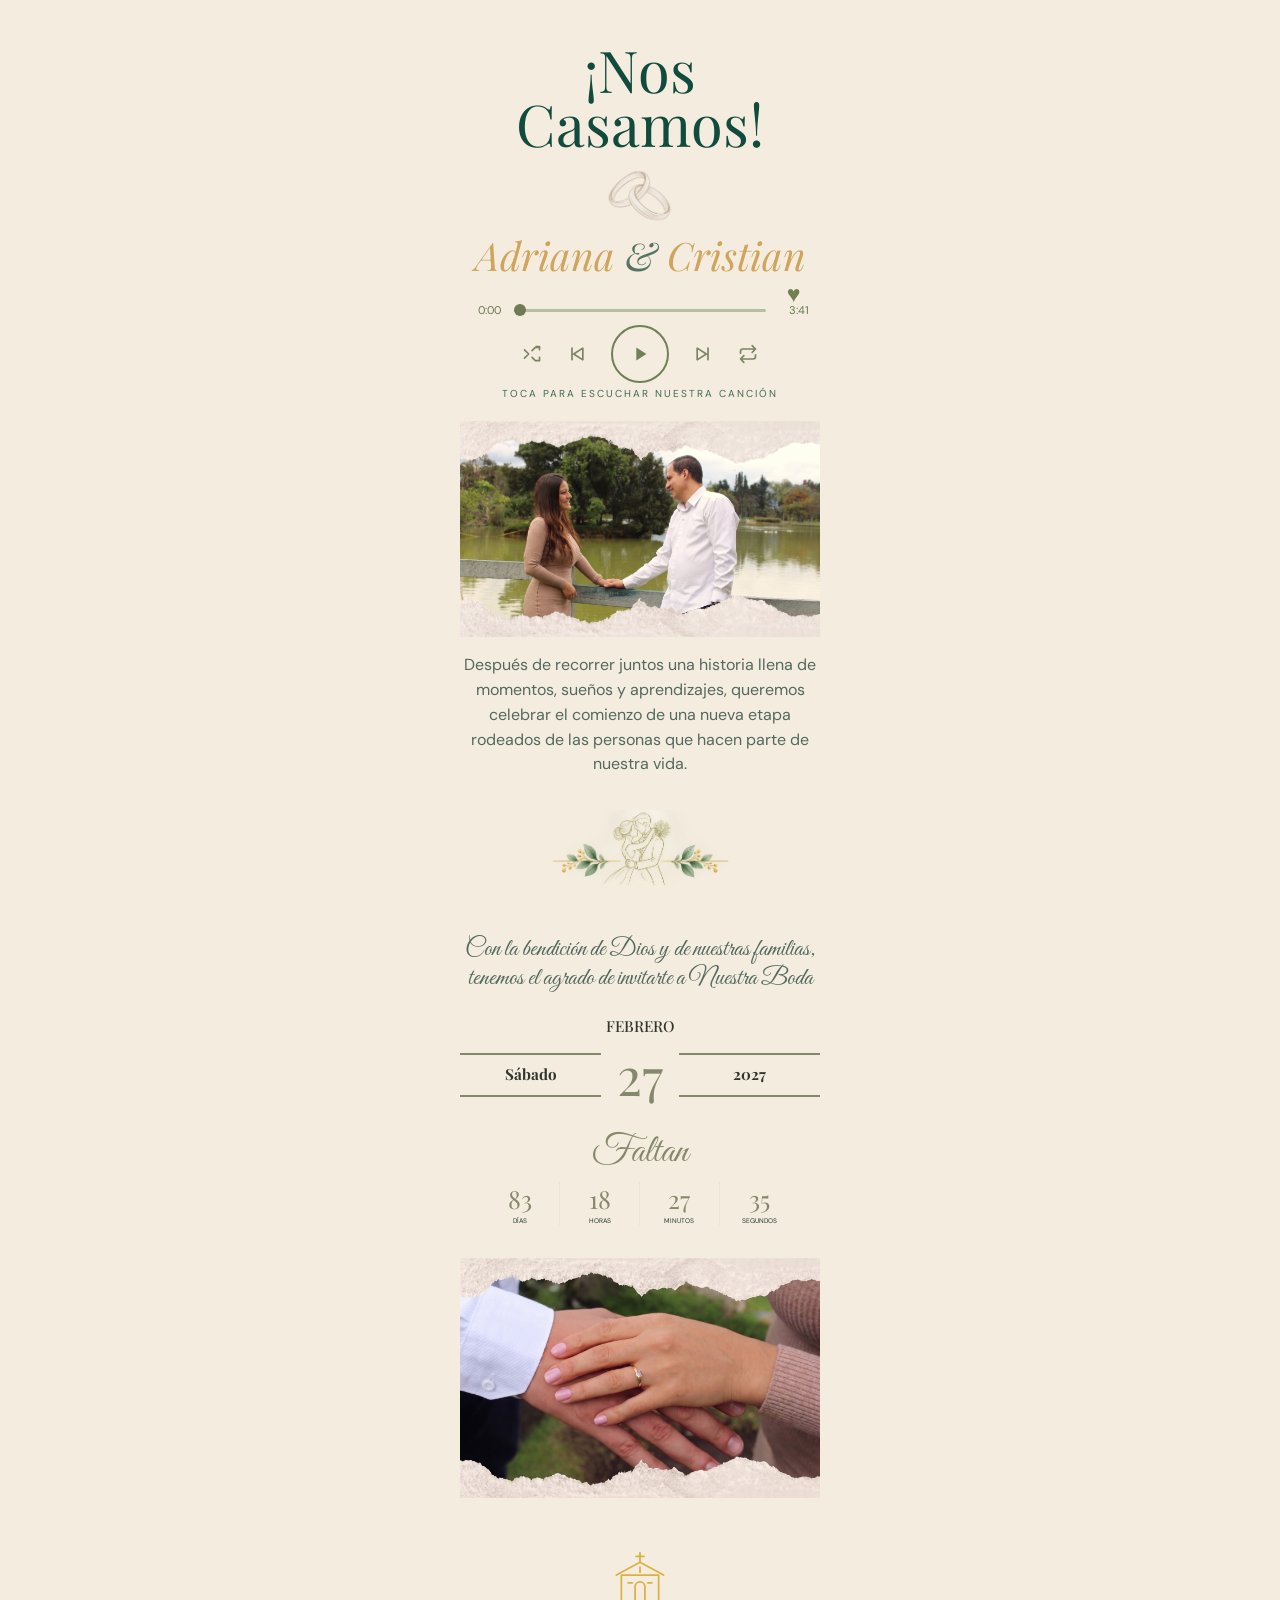
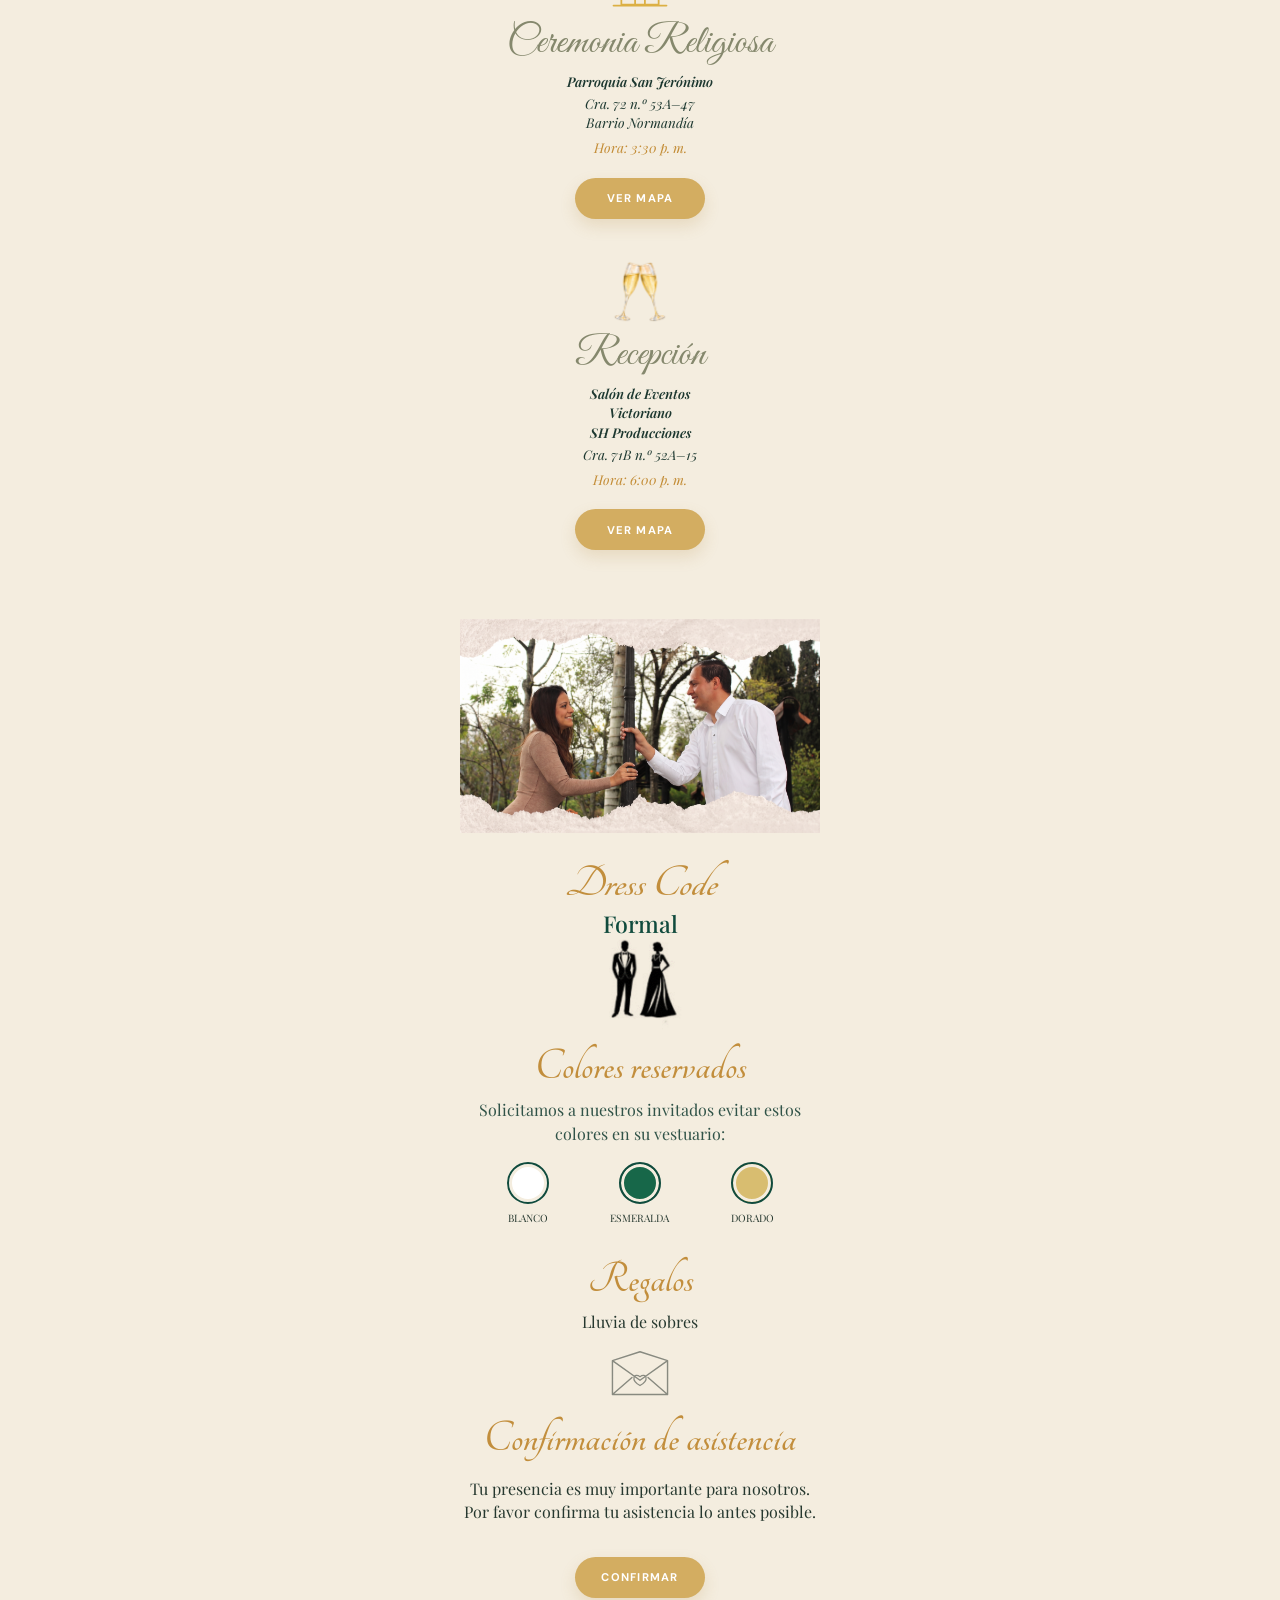
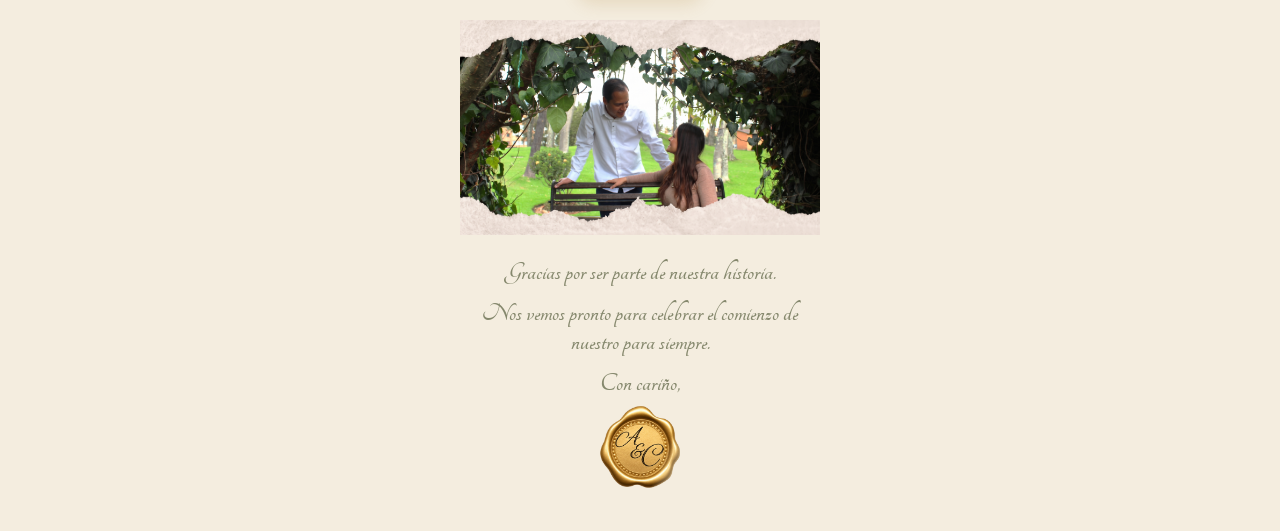
==== commit 3fa0d29b: "Match RSVP text and closing message styling" ====
--- a/invitacion.html
+++ b/invitacion.html
@@ -9,7 +9,7 @@
     <link rel="preconnect" href="https://fonts.googleapis.com" />
     <link rel="preconnect" href="https://fonts.gstatic.com" crossorigin />
     <link href="https://fonts.googleapis.com/css2?family=DM+Sans:wght@400;500;600;700&family=Great+Vibes&family=Playfair+Display:ital,wght@0,400;0,500;0,600;1,400;1,500&family=Tangerine:wght@400;700&display=swap" rel="stylesheet" />
-    <link rel="stylesheet" href="styles.css?v=20261119-23" />
+    <link rel="stylesheet" href="styles.css?v=20261119-24" />
     <script src="script.js?v=55" defer></script>
   </head>
   <body>
--- a/styles.css
+++ b/styles.css
@@ -109,17 +109,17 @@
 .swatch-emerald { background: #176749; }
 .swatch-gold { background: #d8bd70; }
 .reserved-color p { margin: 0; color: #26382f; font-family: var(--serif); font-size: .64rem; text-transform: uppercase; }
-.gift-note > p { margin: .55rem 0 .1rem; color: var(--reserved-ink); font-size: .78rem; }
+.gift-note > p { margin: .55rem 0 .1rem; color: var(--reserved-ink); font-size: 1rem; }
 .gift-note .script-heading { margin-top: 0; }
 .envelope-icon { width: 64px; height: 50px; margin: 1rem auto 0; color: #888a80; }
 
 .rsvp-section { padding-top: .5rem; padding-bottom: 2.2rem; }
 .rsvp-section > .rsvp-heading { margin: 0 0 1rem; }
-.rsvp-section > .rsvp-copy { margin: 0 auto 1rem; color: var(--reserved-ink); font-family: var(--serif); font-size: .76rem; line-height: 1.45; }
+.rsvp-section > .rsvp-copy { margin: 0 auto 1rem; color: var(--reserved-ink); font-family: var(--serif); font-size: 1rem; line-height: 1.45; }
 .photo-finale { margin: 1.4rem auto 1.5rem; }
-.thank-you { margin: 0 auto .45rem; color: #21705a; font-family: var(--script); font-size: 1.7rem; font-weight: 700; line-height: 1.05; }
-.thank-you-followup { margin: .8rem auto .45rem; color: #21705a; font-family: var(--script); font-size: 1.7rem; font-weight: 700; line-height: 1.05; }
-.with-love { margin: .7rem 0 0; color: #21705a; font-family: var(--script); font-size: 1.7rem; font-weight: 700; }
+.thank-you { margin: 0 auto .45rem; color: var(--date-olive); font-family: var(--script); font-size: 1.7rem; font-weight: 700; line-height: 1.05; }
+.thank-you-followup { margin: .8rem auto .45rem; color: var(--date-olive); font-family: var(--script); font-size: 1.7rem; font-weight: 700; line-height: 1.05; }
+.with-love { margin: .7rem 0 0; color: var(--date-olive); font-family: var(--script); font-size: 1.7rem; font-weight: 700; }
 .footer-names { margin: -.1rem 0 .1rem; color: #145340; font-family: var(--script); font-size: 2.45rem; font-weight: 700; }
 .seal-shine { position: relative; width: 95px; height: 95px; margin: .2rem auto 0; display: block; }
 .seal { width: 100%; height: 100%; margin: 0; object-fit: contain; animation: footer-seal-pulse 3s ease-in-out infinite; }
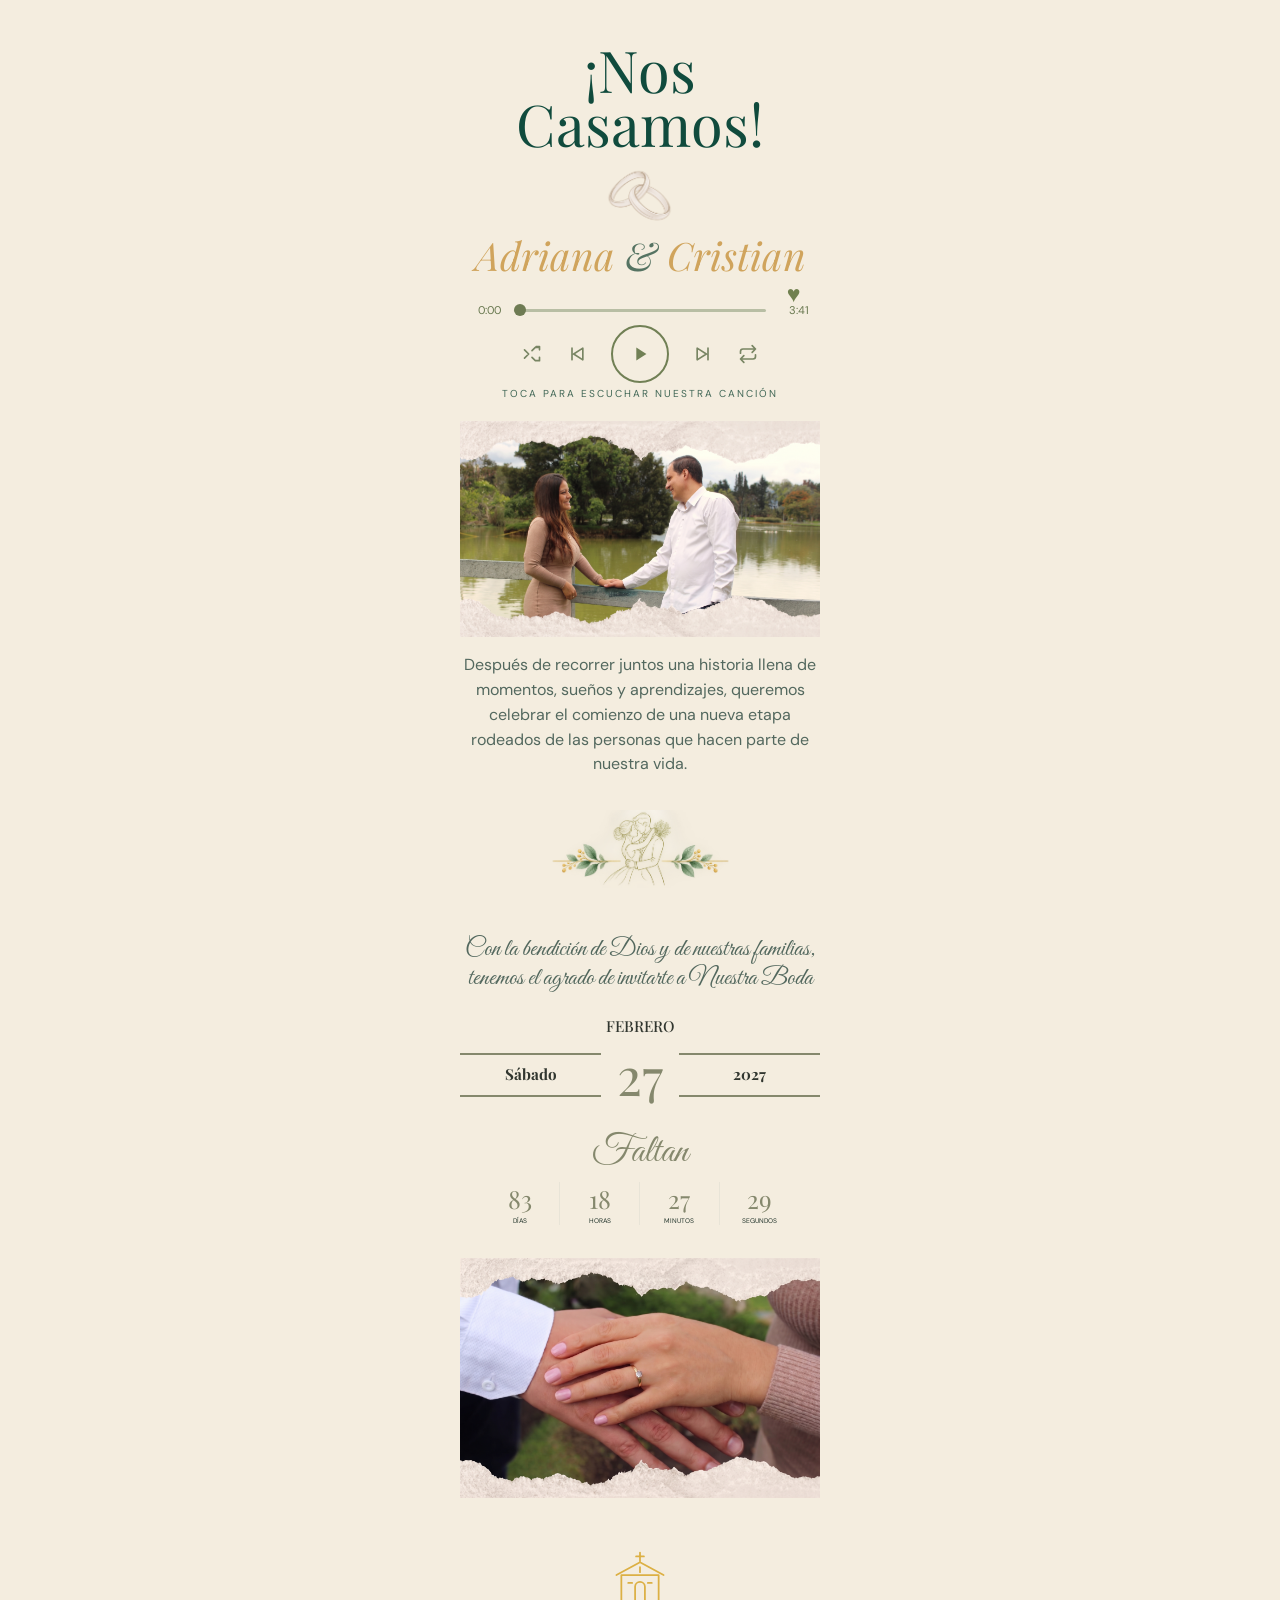
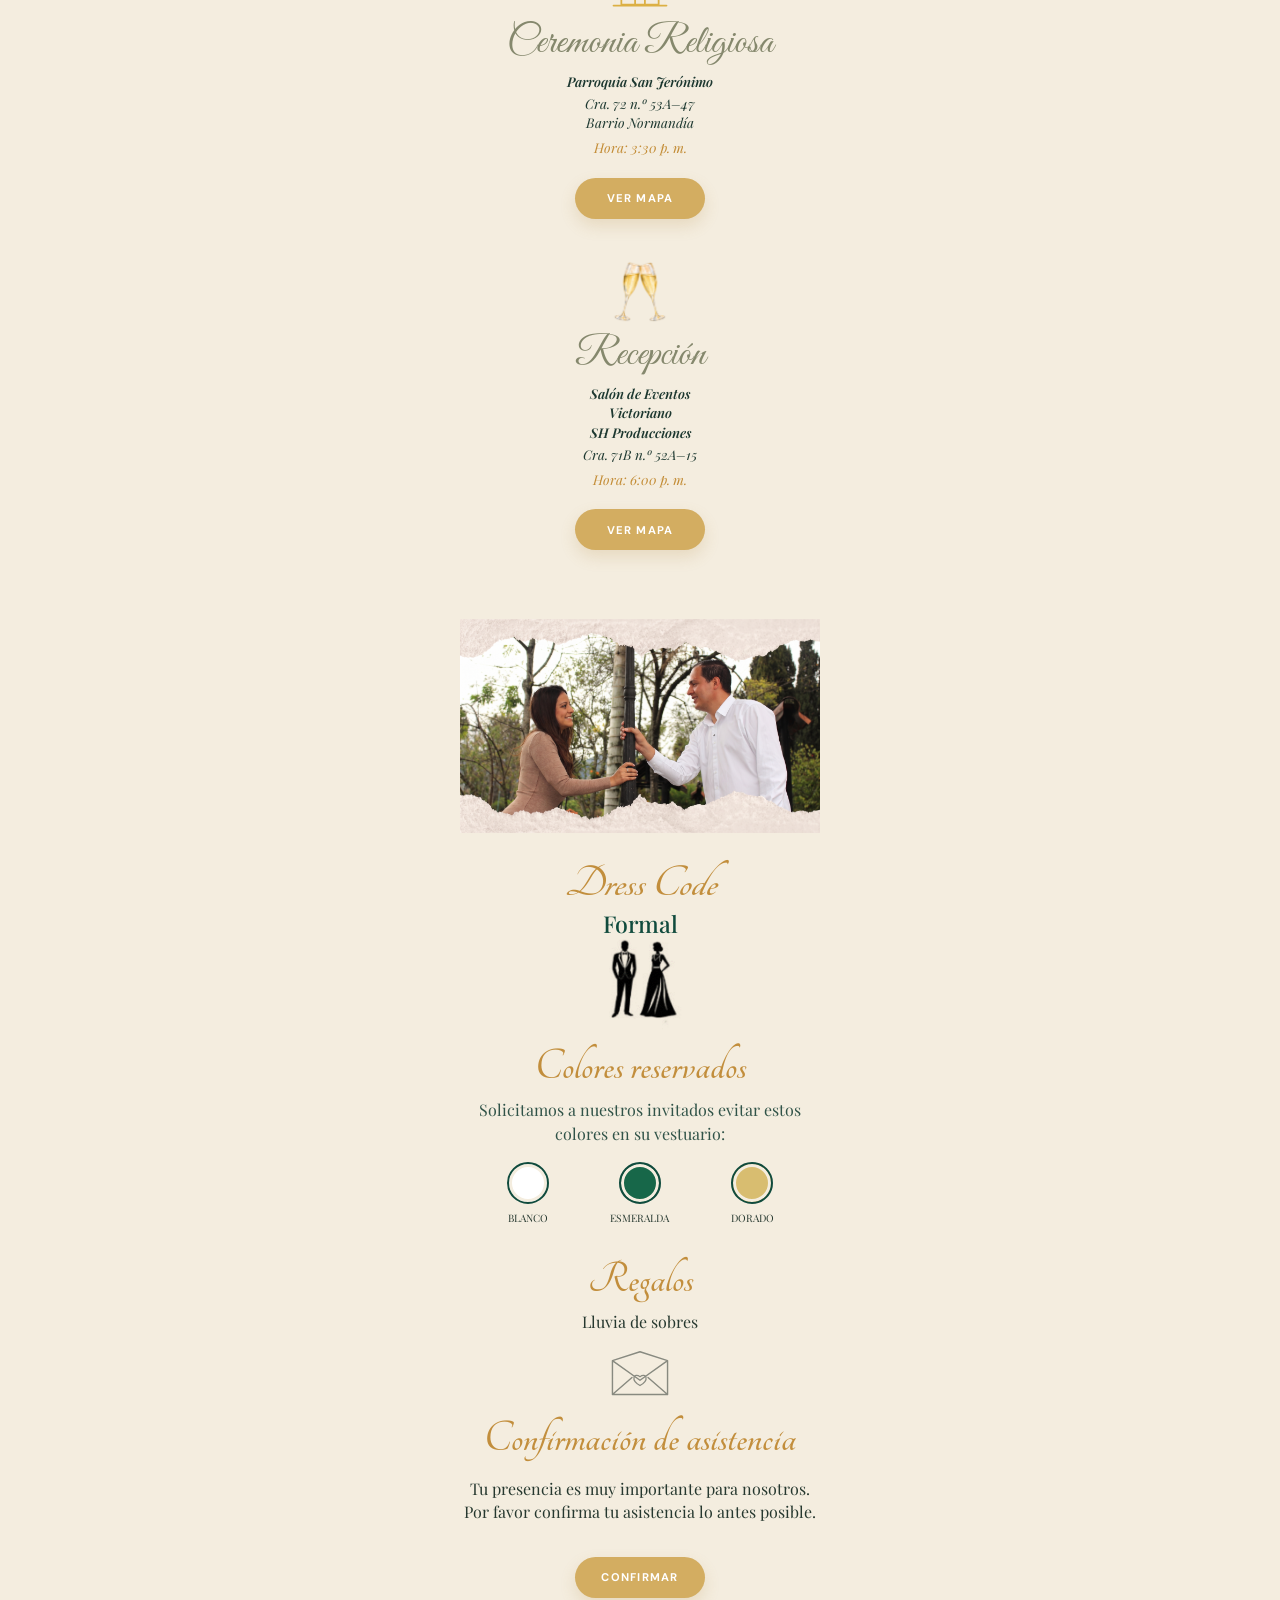
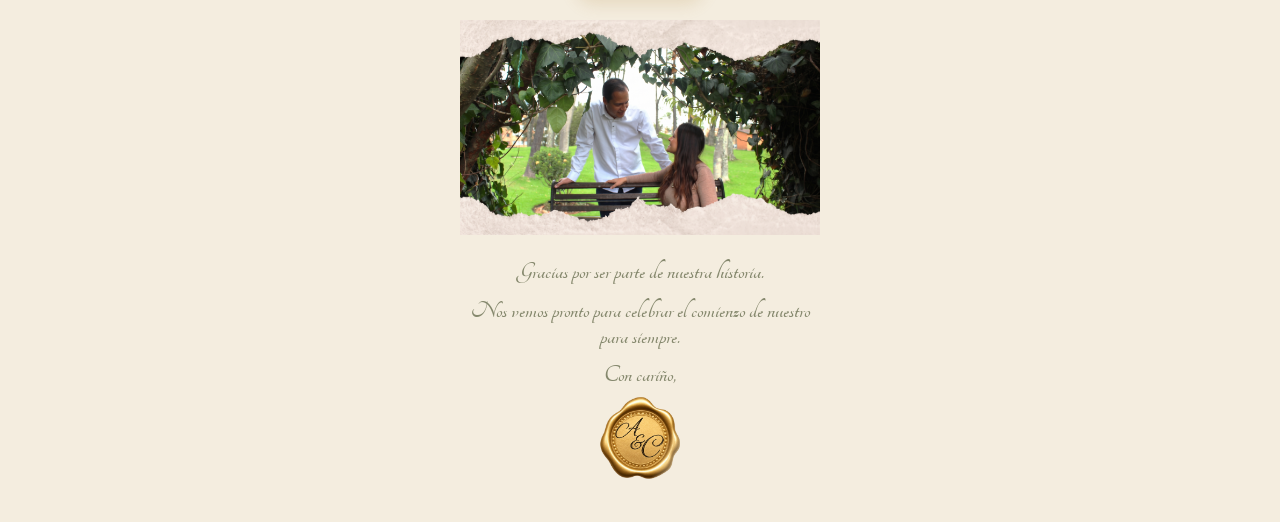
==== commit 2bec8414: "Match closing message text size to blessing" ====
--- a/invitacion.html
+++ b/invitacion.html
@@ -9,7 +9,7 @@
     <link rel="preconnect" href="https://fonts.googleapis.com" />
     <link rel="preconnect" href="https://fonts.gstatic.com" crossorigin />
     <link href="https://fonts.googleapis.com/css2?family=DM+Sans:wght@400;500;600;700&family=Great+Vibes&family=Playfair+Display:ital,wght@0,400;0,500;0,600;1,400;1,500&family=Tangerine:wght@400;700&display=swap" rel="stylesheet" />
-    <link rel="stylesheet" href="styles.css?v=20261119-24" />
+    <link rel="stylesheet" href="styles.css?v=20261119-25" />
     <script src="script.js?v=55" defer></script>
   </head>
   <body>
--- a/styles.css
+++ b/styles.css
@@ -117,9 +117,9 @@
 .rsvp-section > .rsvp-heading { margin: 0 0 1rem; }
 .rsvp-section > .rsvp-copy { margin: 0 auto 1rem; color: var(--reserved-ink); font-family: var(--serif); font-size: 1rem; line-height: 1.45; }
 .photo-finale { margin: 1.4rem auto 1.5rem; }
-.thank-you { margin: 0 auto .45rem; color: var(--date-olive); font-family: var(--script); font-size: 1.7rem; font-weight: 700; line-height: 1.05; }
-.thank-you-followup { margin: .8rem auto .45rem; color: var(--date-olive); font-family: var(--script); font-size: 1.7rem; font-weight: 700; line-height: 1.05; }
-.with-love { margin: .7rem 0 0; color: var(--date-olive); font-family: var(--script); font-size: 1.7rem; font-weight: 700; }
+.thank-you { margin: 0 auto .45rem; color: var(--date-olive); font-family: var(--script); font-size: 1.55rem; font-weight: 700; line-height: 1.05; }
+.thank-you-followup { margin: .8rem auto .45rem; color: var(--date-olive); font-family: var(--script); font-size: 1.55rem; font-weight: 700; line-height: 1.05; }
+.with-love { margin: .7rem 0 0; color: var(--date-olive); font-family: var(--script); font-size: 1.55rem; font-weight: 700; }
 .footer-names { margin: -.1rem 0 .1rem; color: #145340; font-family: var(--script); font-size: 2.45rem; font-weight: 700; }
 .seal-shine { position: relative; width: 95px; height: 95px; margin: .2rem auto 0; display: block; }
 .seal { width: 100%; height: 100%; margin: 0; object-fit: contain; animation: footer-seal-pulse 3s ease-in-out infinite; }
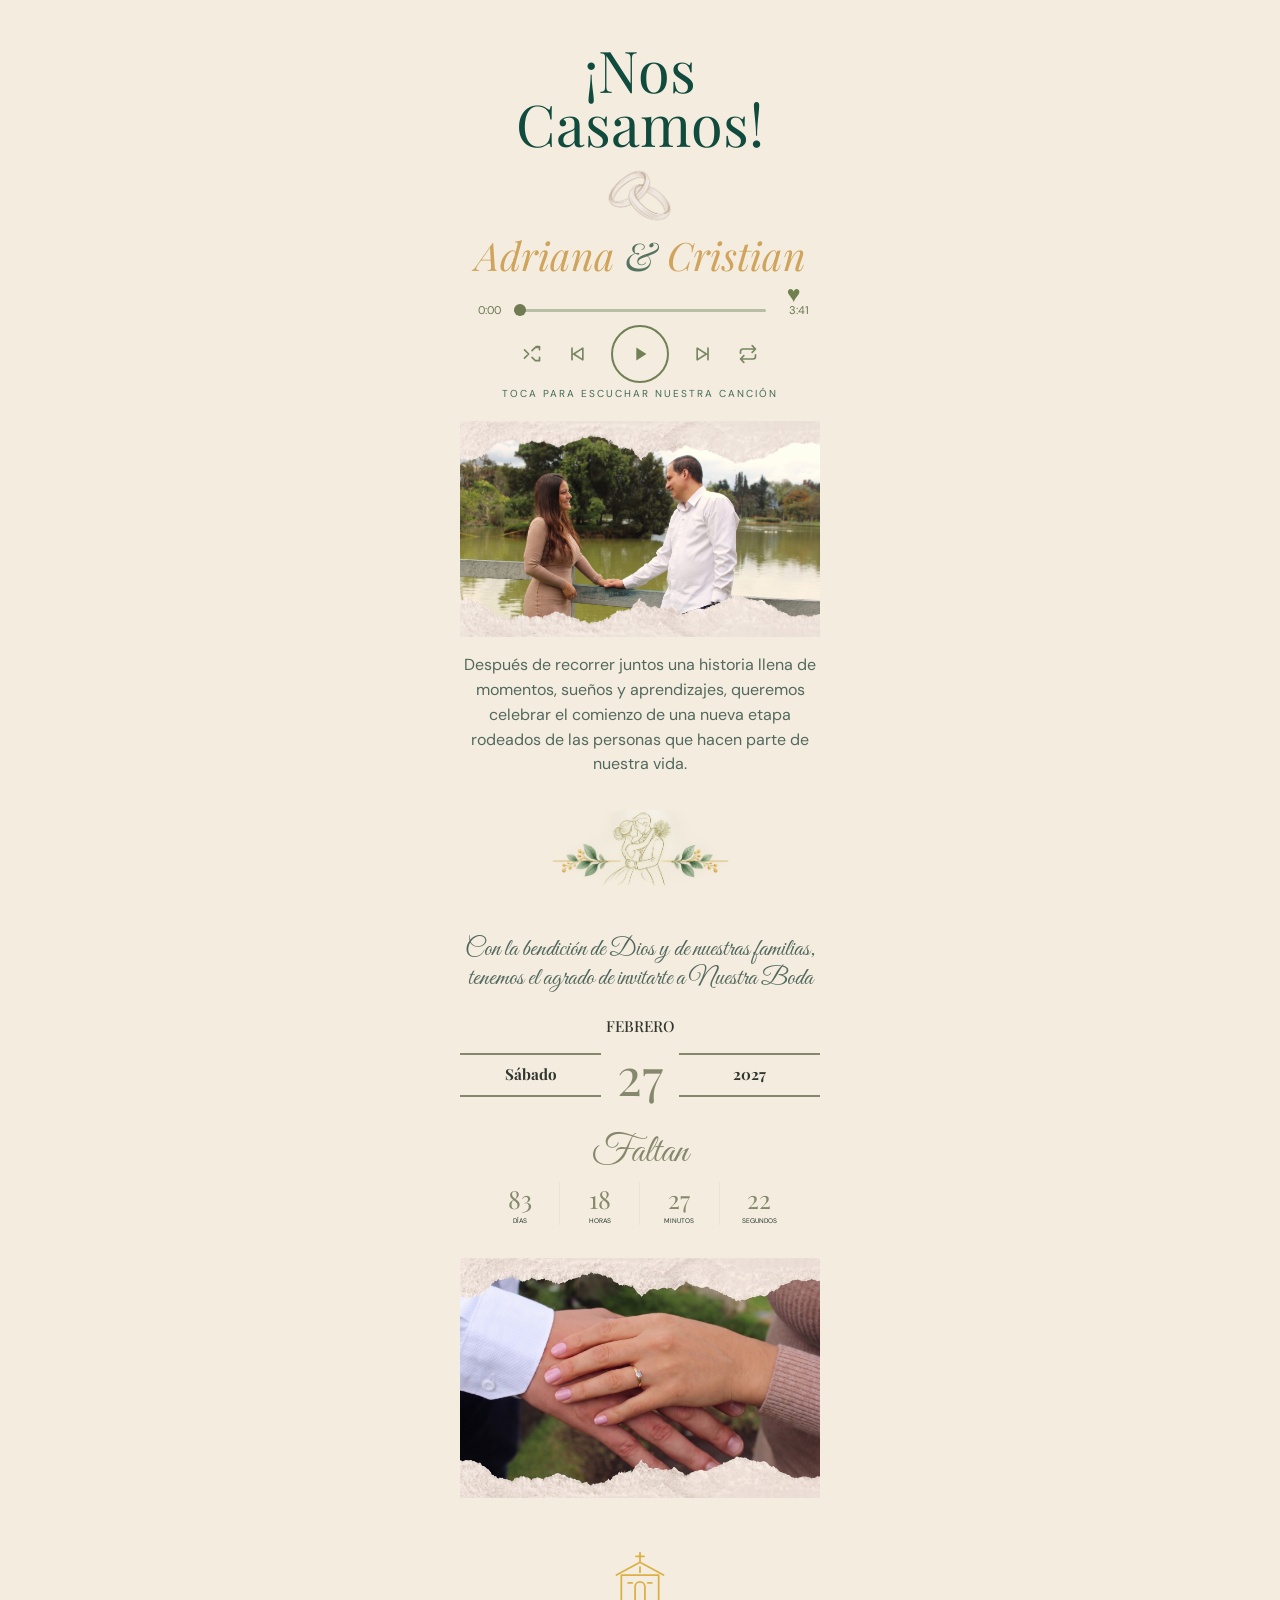
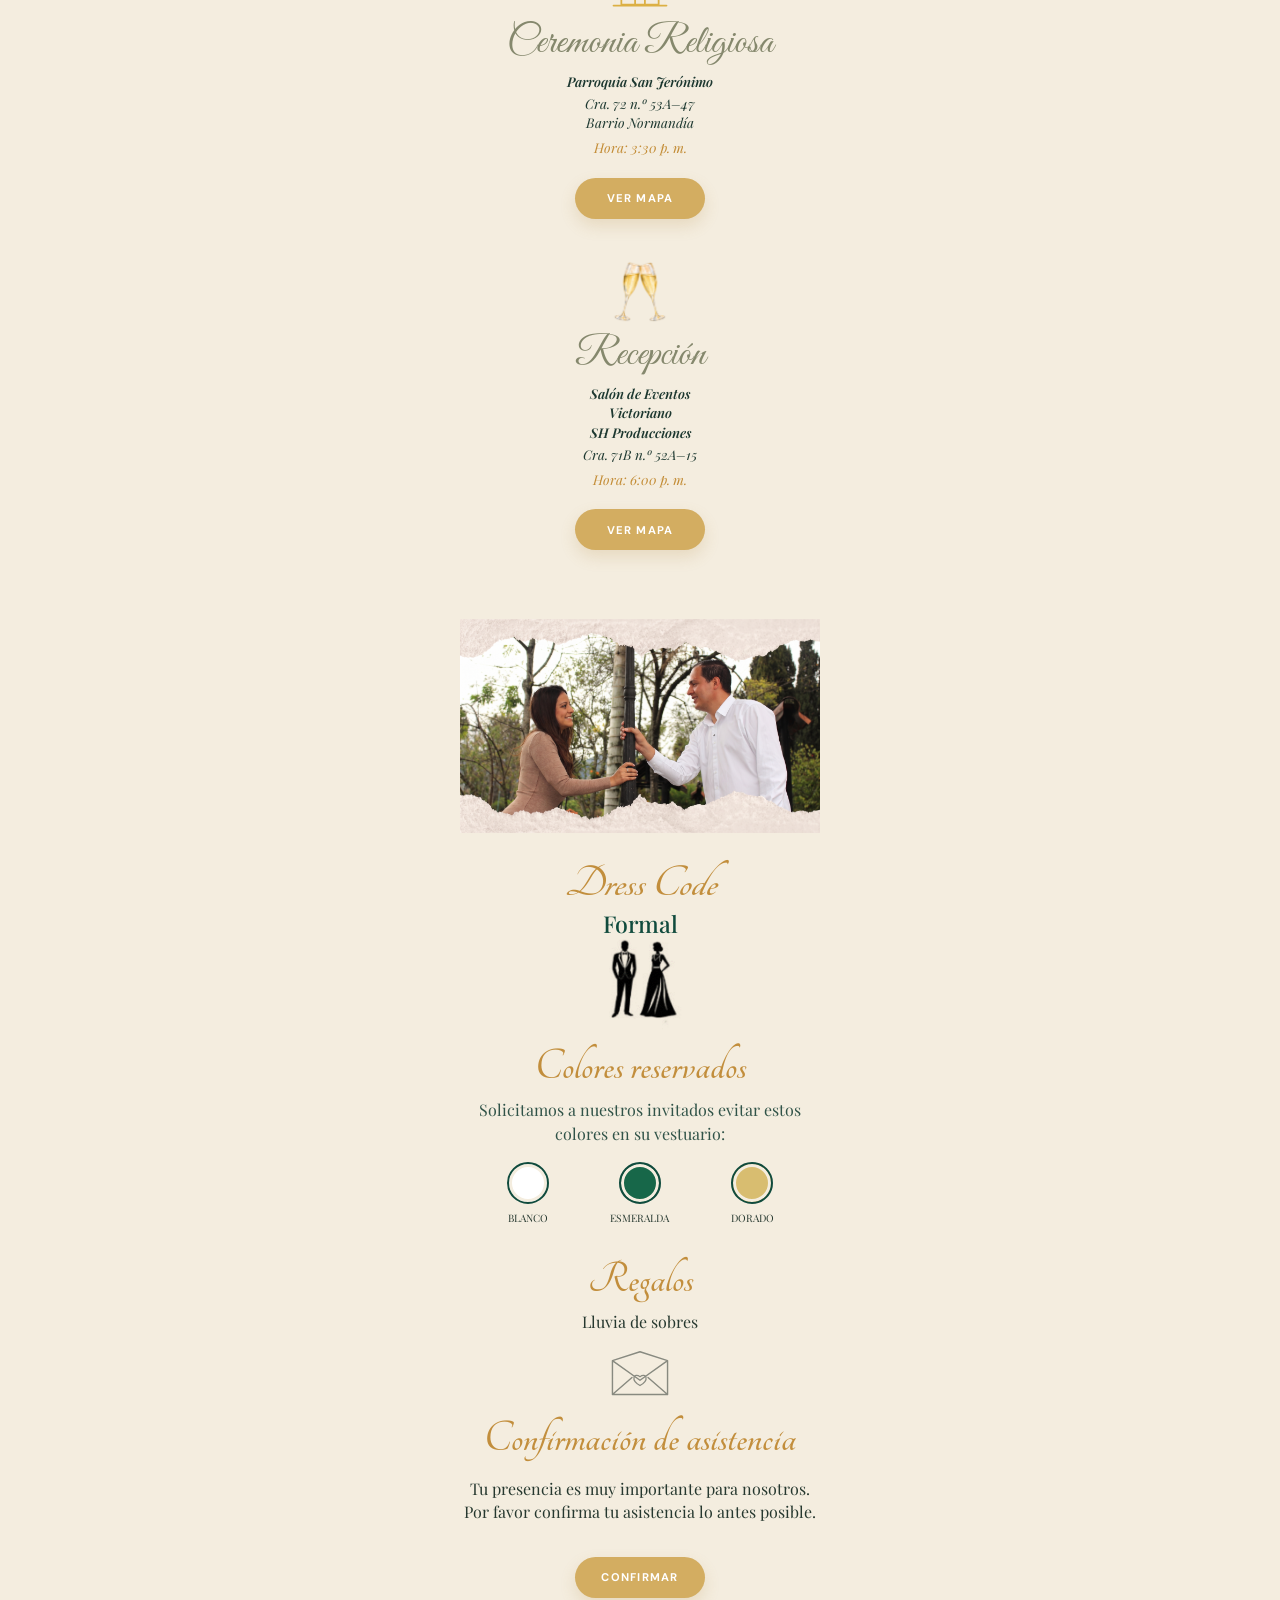
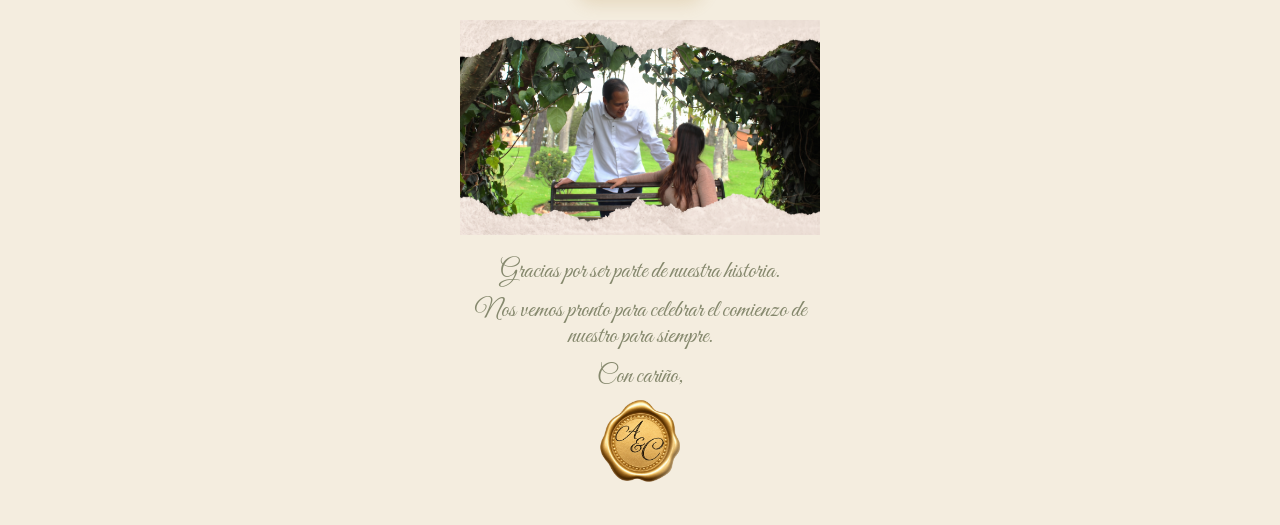
==== commit 0c69b743: "Match closing message typeface to blessing" ====
--- a/invitacion.html
+++ b/invitacion.html
@@ -9,7 +9,7 @@
     <link rel="preconnect" href="https://fonts.googleapis.com" />
     <link rel="preconnect" href="https://fonts.gstatic.com" crossorigin />
     <link href="https://fonts.googleapis.com/css2?family=DM+Sans:wght@400;500;600;700&family=Great+Vibes&family=Playfair+Display:ital,wght@0,400;0,500;0,600;1,400;1,500&family=Tangerine:wght@400;700&display=swap" rel="stylesheet" />
-    <link rel="stylesheet" href="styles.css?v=20261119-25" />
+    <link rel="stylesheet" href="styles.css?v=20261119-26" />
     <script src="script.js?v=55" defer></script>
   </head>
   <body>
--- a/styles.css
+++ b/styles.css
@@ -117,9 +117,9 @@
 .rsvp-section > .rsvp-heading { margin: 0 0 1rem; }
 .rsvp-section > .rsvp-copy { margin: 0 auto 1rem; color: var(--reserved-ink); font-family: var(--serif); font-size: 1rem; line-height: 1.45; }
 .photo-finale { margin: 1.4rem auto 1.5rem; }
-.thank-you { margin: 0 auto .45rem; color: var(--date-olive); font-family: var(--script); font-size: 1.55rem; font-weight: 700; line-height: 1.05; }
-.thank-you-followup { margin: .8rem auto .45rem; color: var(--date-olive); font-family: var(--script); font-size: 1.55rem; font-weight: 700; line-height: 1.05; }
-.with-love { margin: .7rem 0 0; color: var(--date-olive); font-family: var(--script); font-size: 1.55rem; font-weight: 700; }
+.thank-you { margin: 0 auto .45rem; color: var(--date-olive); font-family: "Great Vibes", cursive; font-size: 1.55rem; font-weight: 400; line-height: 1.05; }
+.thank-you-followup { margin: .8rem auto .45rem; color: var(--date-olive); font-family: "Great Vibes", cursive; font-size: 1.55rem; font-weight: 400; line-height: 1.05; }
+.with-love { margin: .7rem 0 0; color: var(--date-olive); font-family: "Great Vibes", cursive; font-size: 1.55rem; font-weight: 400; }
 .footer-names { margin: -.1rem 0 .1rem; color: #145340; font-family: var(--script); font-size: 2.45rem; font-weight: 700; }
 .seal-shine { position: relative; width: 95px; height: 95px; margin: .2rem auto 0; display: block; }
 .seal { width: 100%; height: 100%; margin: 0; object-fit: contain; animation: footer-seal-pulse 3s ease-in-out infinite; }
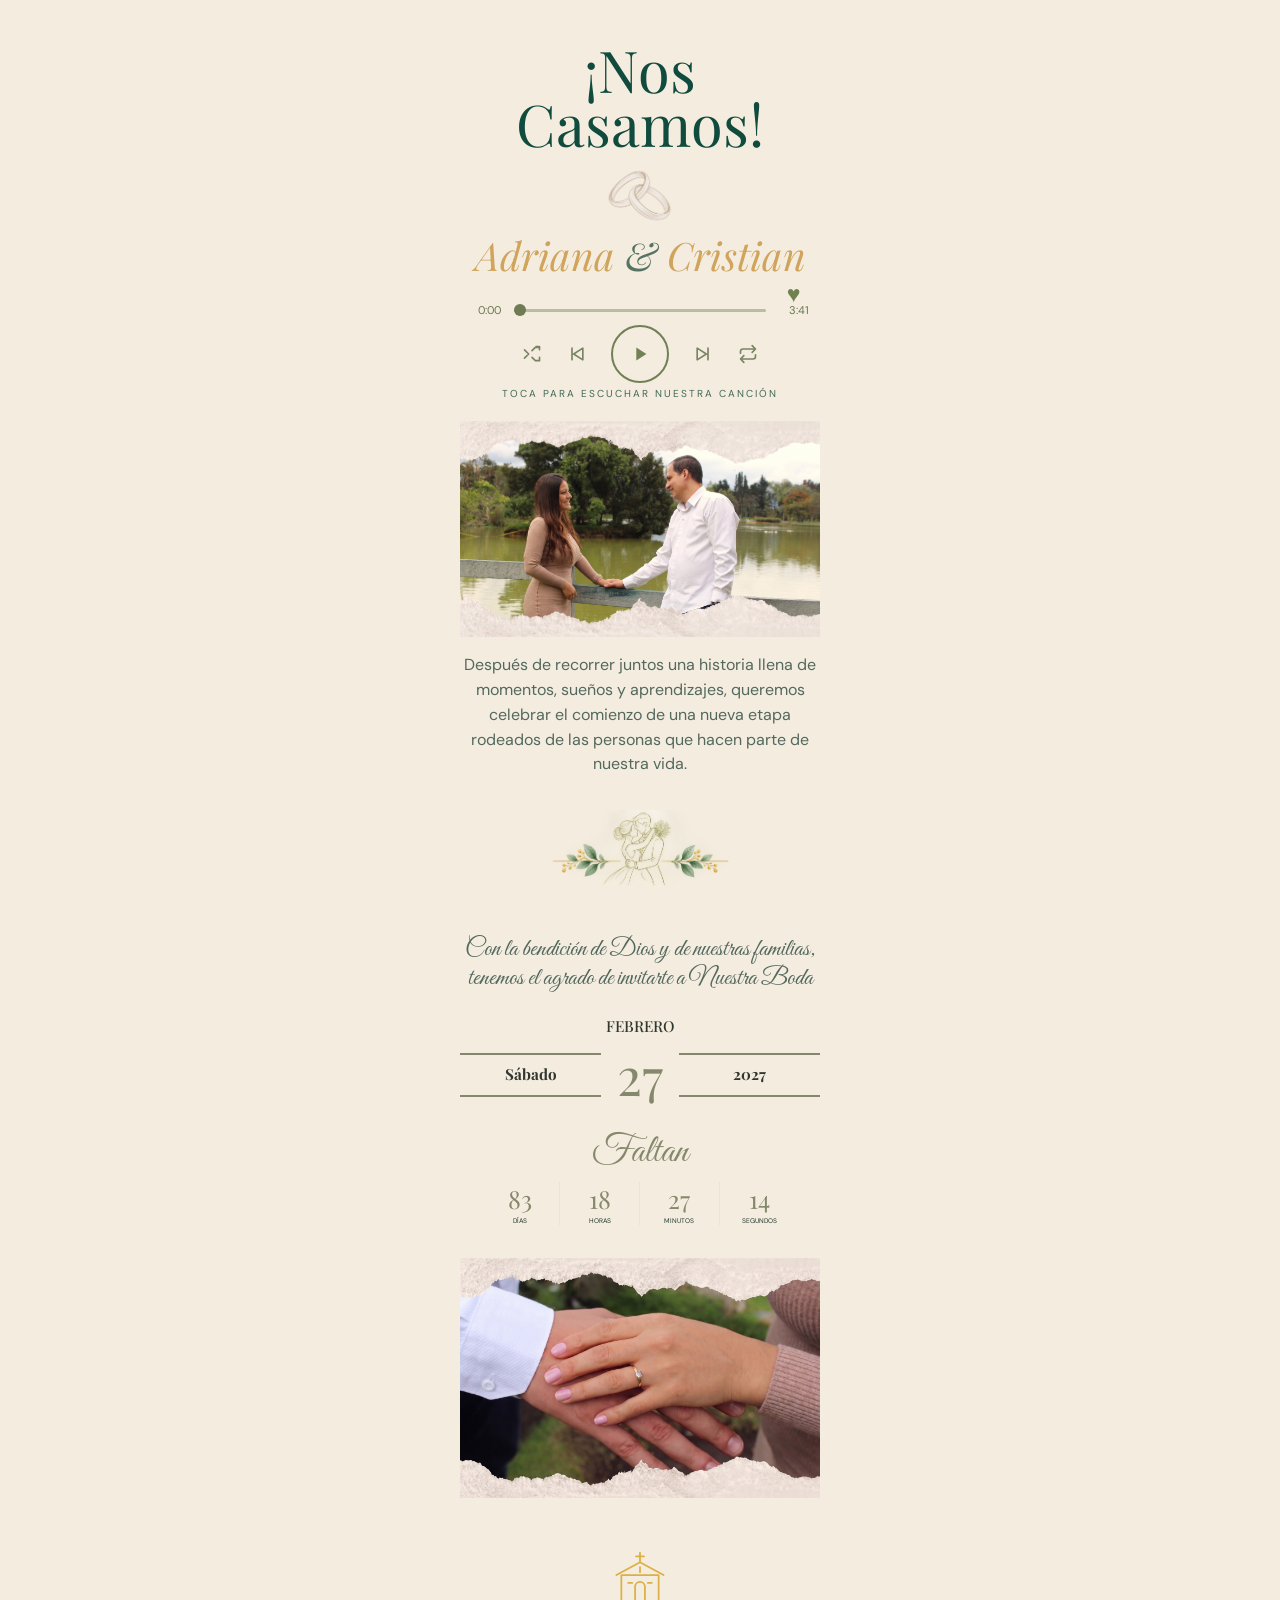
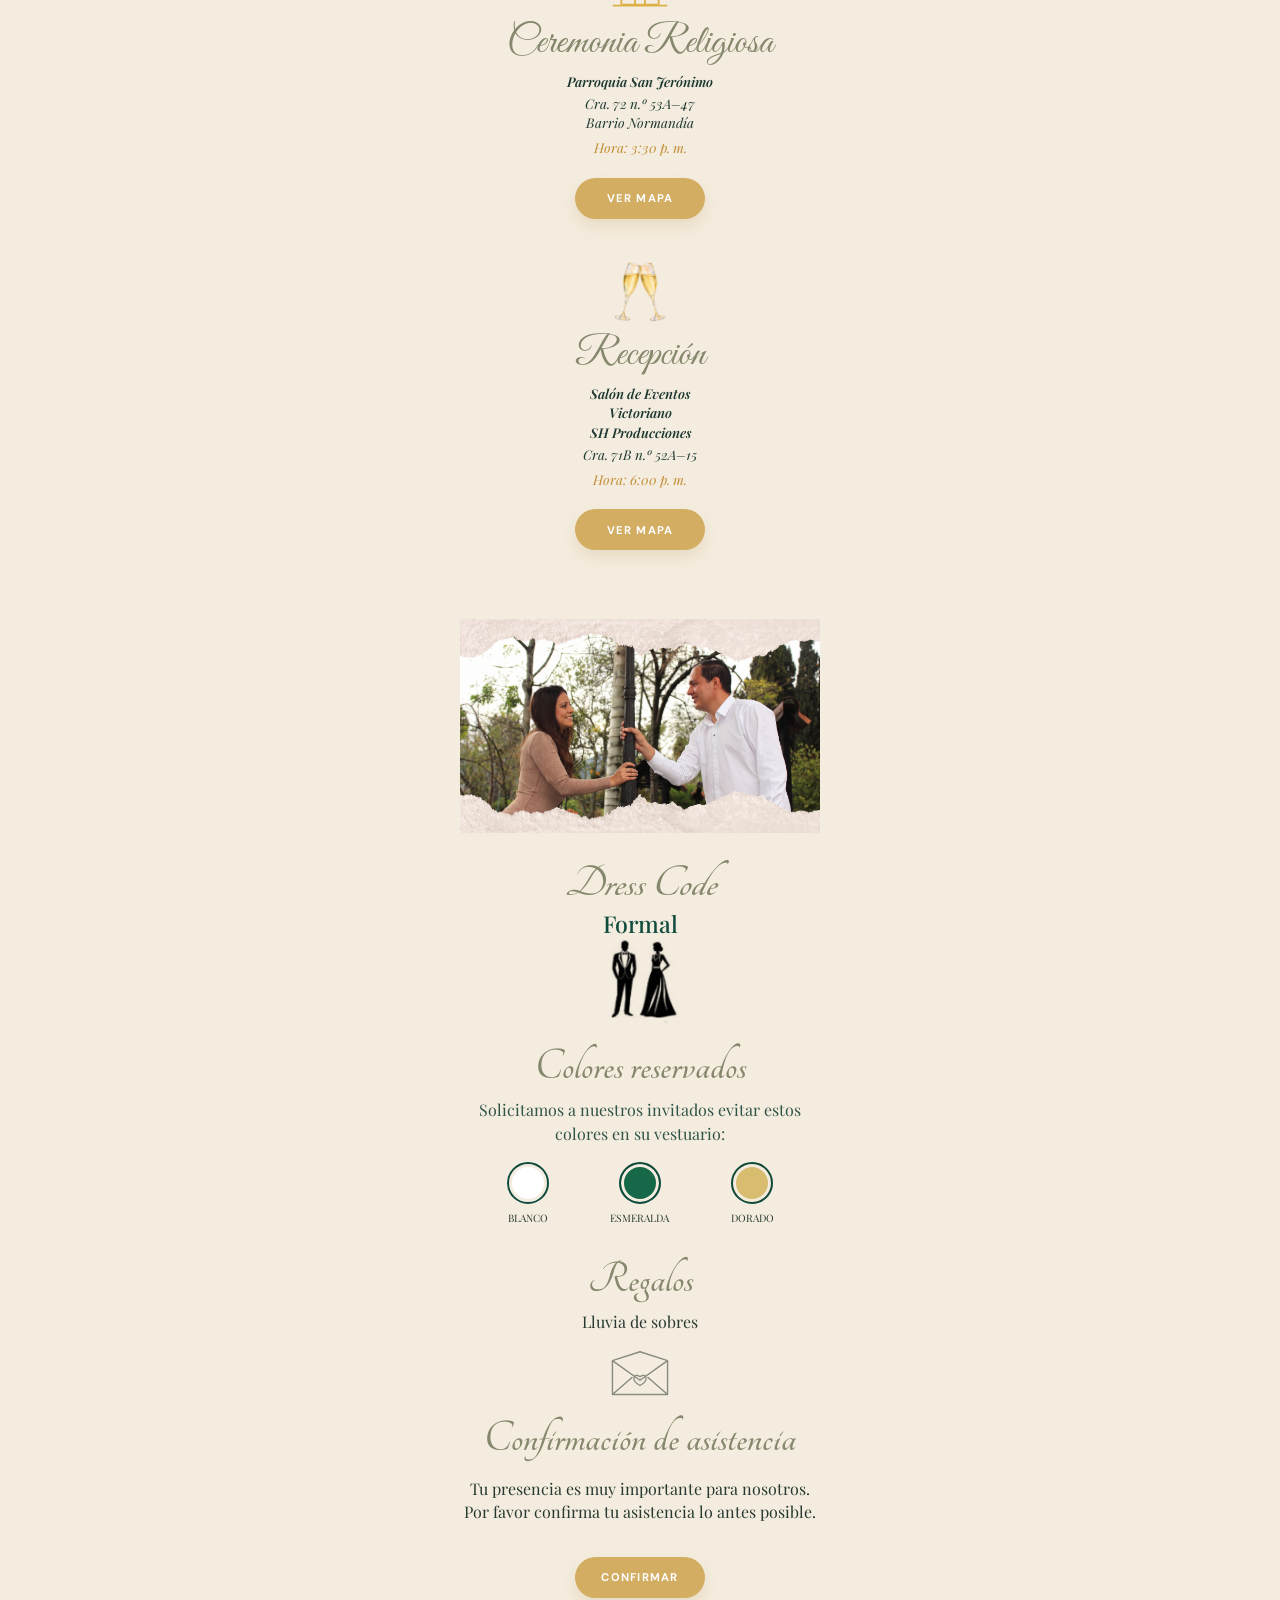
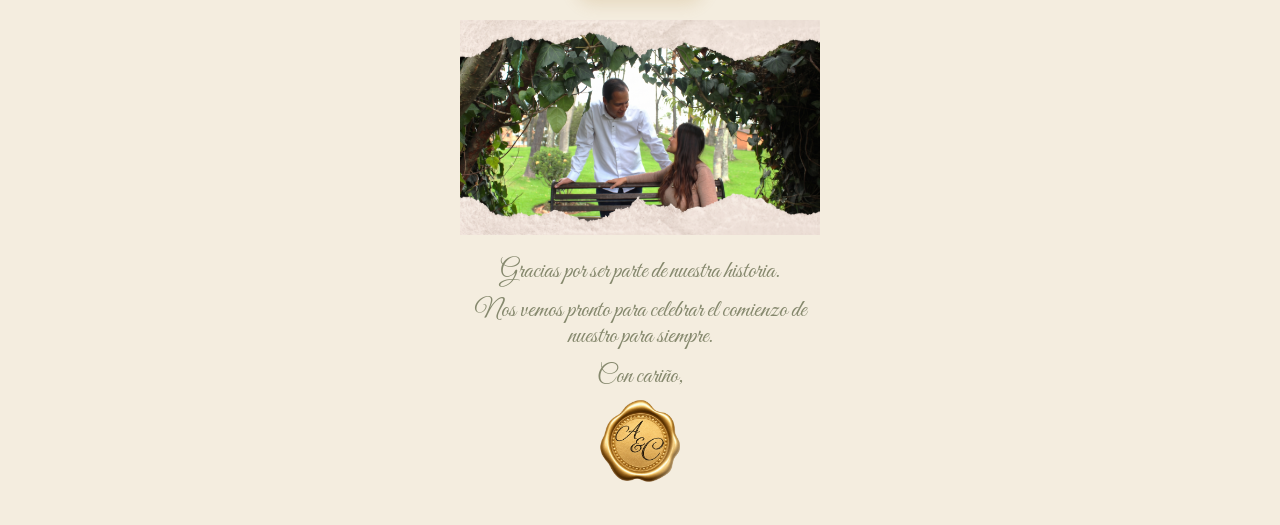
==== commit 212ced61: "Match invitation headings to reception color" ====
--- a/invitacion.html
+++ b/invitacion.html
@@ -9,7 +9,7 @@
     <link rel="preconnect" href="https://fonts.googleapis.com" />
     <link rel="preconnect" href="https://fonts.gstatic.com" crossorigin />
     <link href="https://fonts.googleapis.com/css2?family=DM+Sans:wght@400;500;600;700&family=Great+Vibes&family=Playfair+Display:ital,wght@0,400;0,500;0,600;1,400;1,500&family=Tangerine:wght@400;700&display=swap" rel="stylesheet" />
-    <link rel="stylesheet" href="styles.css?v=20261119-26" />
+    <link rel="stylesheet" href="styles.css?v=20261119-27" />
     <script src="script.js?v=55" defer></script>
   </head>
   <body>
--- a/styles.css
+++ b/styles.css
@@ -97,11 +97,11 @@
 .photo-attire { margin: 0 auto 1.7rem; }
 .attire-section > .eyebrow { color: #c28e3c; }
 .attire-section > h2 { margin: .45rem 0 .4rem; color: var(--green); font-family: var(--serif); font-size: 1.8rem; font-weight: 500; line-height: 1.05; }
-.attire-section > h2 em { color: #c28e3c; font-family: var(--script); font-size: 2.9rem; font-weight: 700; }
+.attire-section > h2 em { color: var(--date-olive); font-family: var(--script); font-size: 2.9rem; font-weight: 700; }
 .attire-formal { display: block; margin-top: .15rem; font-size: 1.45rem; }
 .attire-icon { display: block; width: 106px; height: 92px; margin: .15rem auto .1rem; object-fit: contain; mix-blend-mode: multiply; }
 .attire-copy { margin: .55rem auto; color: #305348; font-size: 1rem; line-height: 1.5; }
-.script-heading { margin: 1.05rem 0 .35rem; color: #c28e3c; font-family: var(--script); font-size: 2.9rem; font-weight: 700; line-height: .9; }
+.script-heading { margin: 1.05rem 0 .35rem; color: var(--date-olive); font-family: var(--script); font-size: 2.9rem; font-weight: 700; line-height: .9; }
 .reserved-colors { max-width: 330px; margin: 1rem auto 2.2rem; display: grid; grid-template-columns: repeat(3, 1fr); gap: .4rem; }
 .reserved-color { margin: 0; display: grid; justify-items: center; gap: .45rem; }
 .swatch { width: 42px; height: 42px; border: 2px solid var(--green); border-radius: 50%; box-shadow: inset 0 0 0 3px var(--paper); }
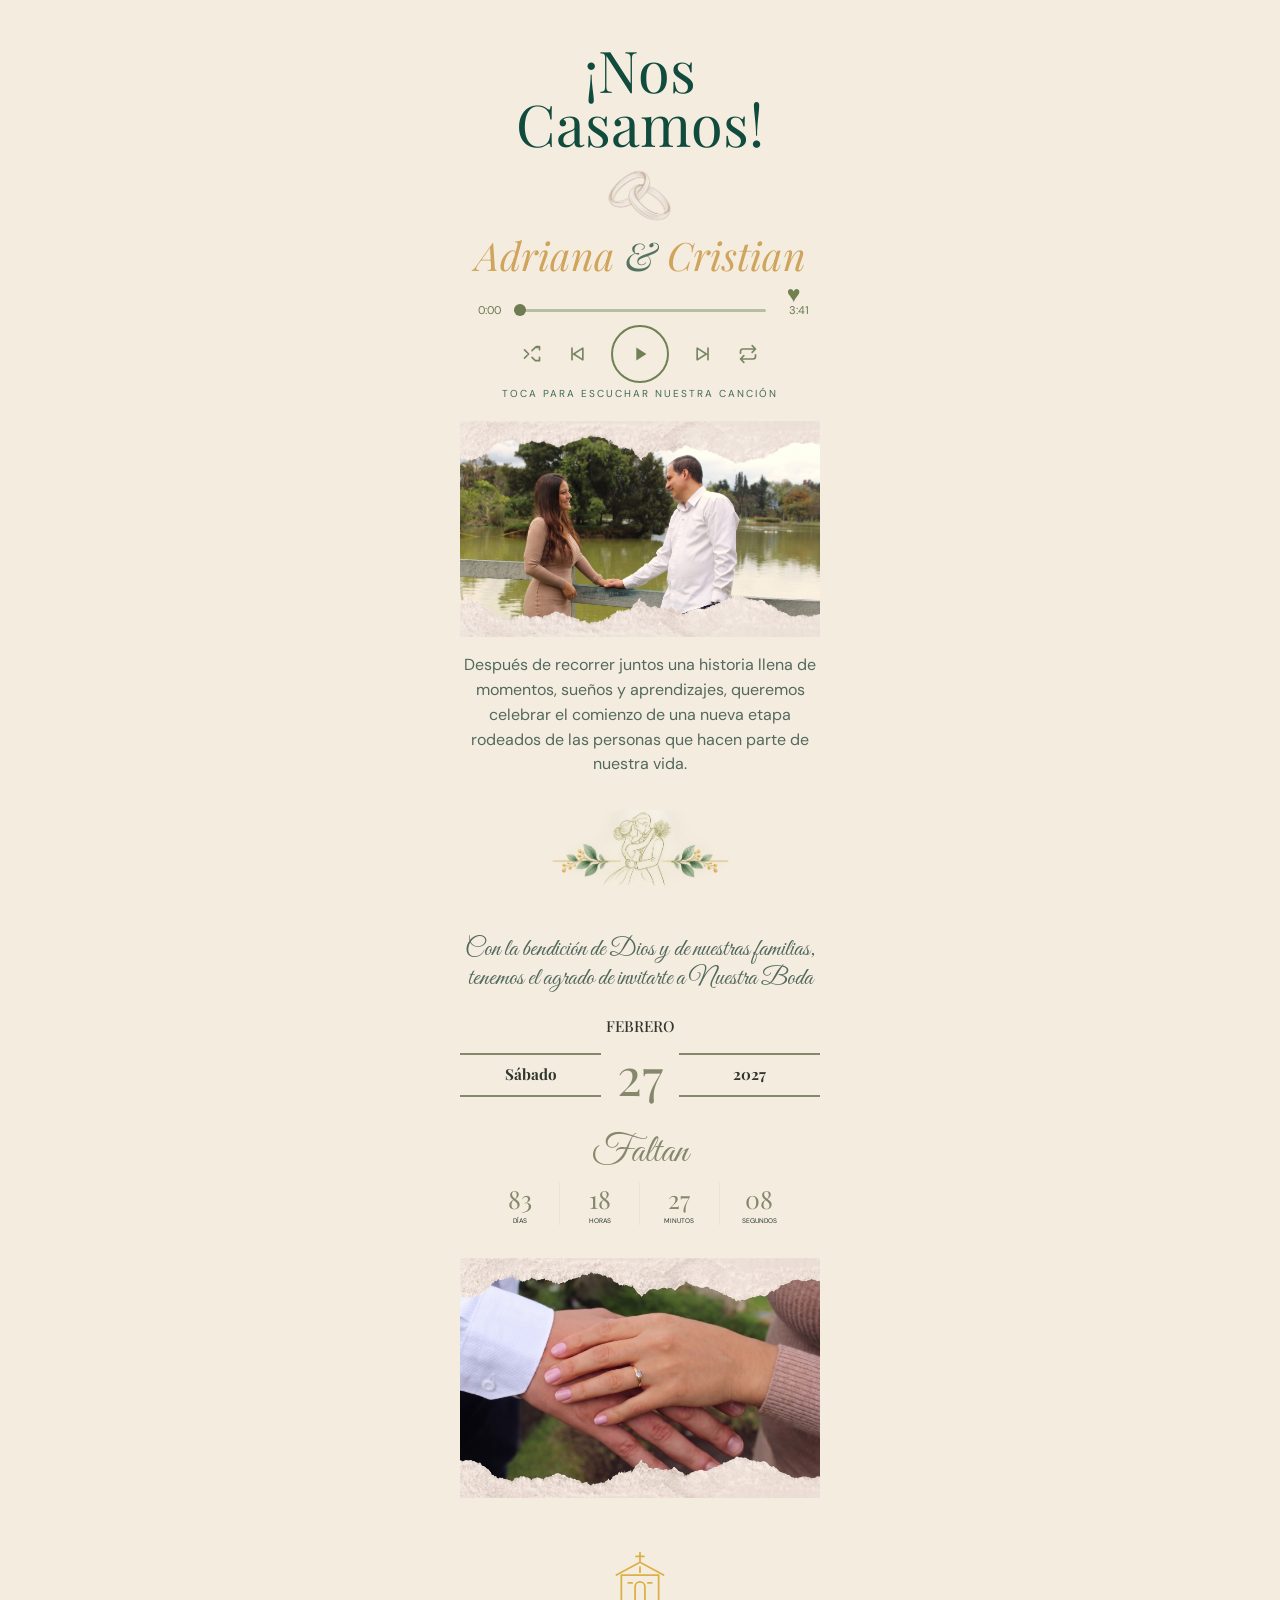
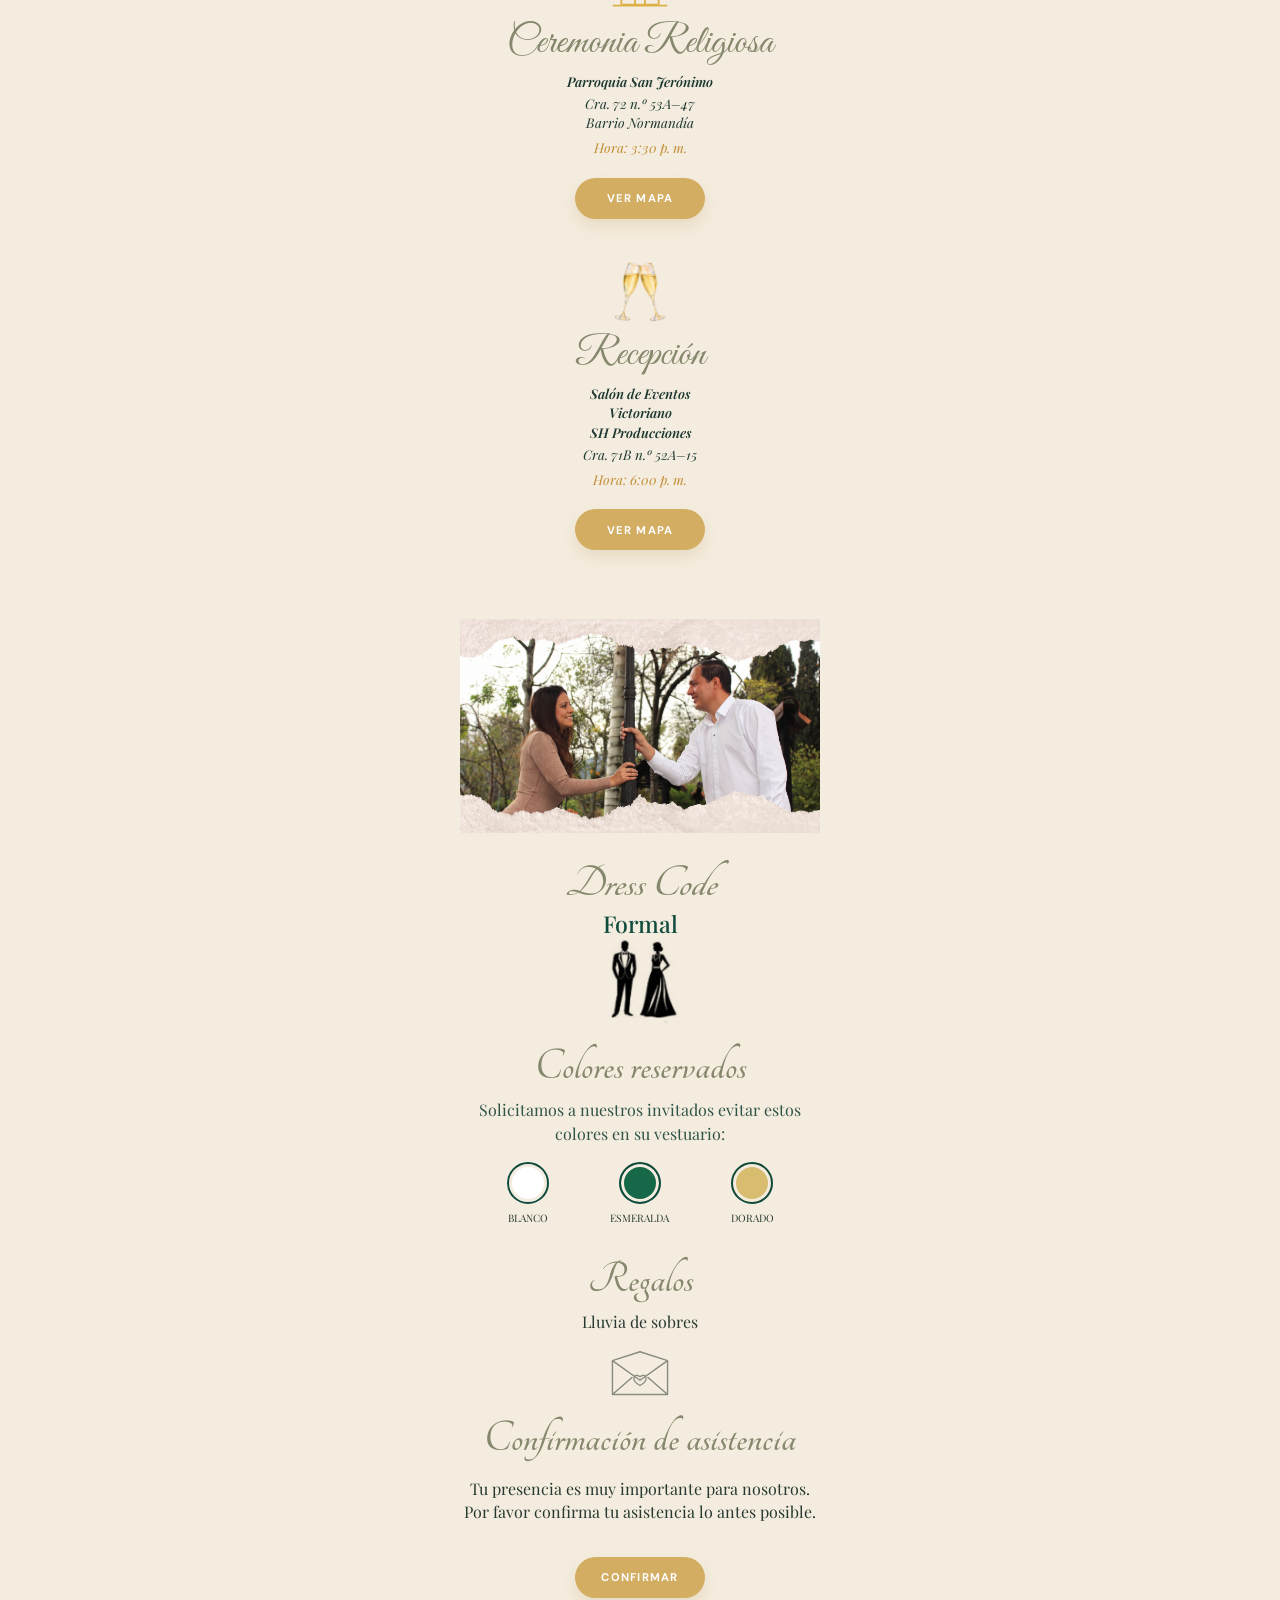
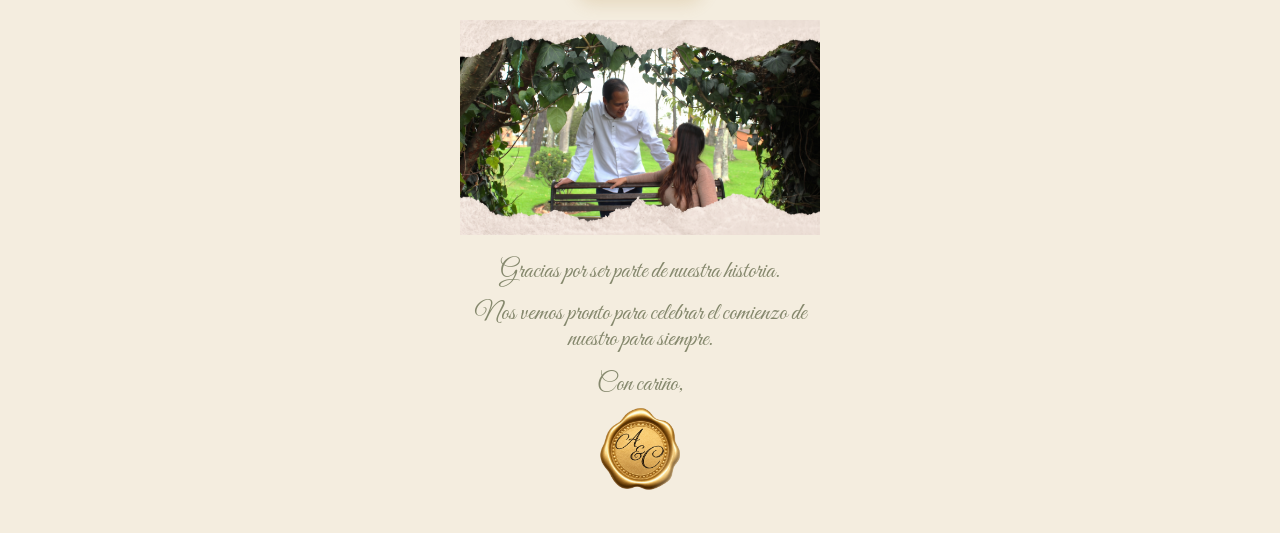
==== commit f09c1884: "Even spacing between closing messages" ====
--- a/invitacion.html
+++ b/invitacion.html
@@ -9,7 +9,7 @@
     <link rel="preconnect" href="https://fonts.googleapis.com" />
     <link rel="preconnect" href="https://fonts.gstatic.com" crossorigin />
     <link href="https://fonts.googleapis.com/css2?family=DM+Sans:wght@400;500;600;700&family=Great+Vibes&family=Playfair+Display:ital,wght@0,400;0,500;0,600;1,400;1,500&family=Tangerine:wght@400;700&display=swap" rel="stylesheet" />
-    <link rel="stylesheet" href="styles.css?v=20261119-27" />
+    <link rel="stylesheet" href="styles.css?v=20261119-28" />
     <script src="script.js?v=55" defer></script>
   </head>
   <body>
--- a/styles.css
+++ b/styles.css
@@ -117,9 +117,9 @@
 .rsvp-section > .rsvp-heading { margin: 0 0 1rem; }
 .rsvp-section > .rsvp-copy { margin: 0 auto 1rem; color: var(--reserved-ink); font-family: var(--serif); font-size: 1rem; line-height: 1.45; }
 .photo-finale { margin: 1.4rem auto 1.5rem; }
-.thank-you { margin: 0 auto .45rem; color: var(--date-olive); font-family: "Great Vibes", cursive; font-size: 1.55rem; font-weight: 400; line-height: 1.05; }
-.thank-you-followup { margin: .8rem auto .45rem; color: var(--date-olive); font-family: "Great Vibes", cursive; font-size: 1.55rem; font-weight: 400; line-height: 1.05; }
-.with-love { margin: .7rem 0 0; color: var(--date-olive); font-family: "Great Vibes", cursive; font-size: 1.55rem; font-weight: 400; }
+.thank-you { margin: 0 auto 1rem; color: var(--date-olive); font-family: "Great Vibes", cursive; font-size: 1.55rem; font-weight: 400; line-height: 1.05; }
+.thank-you-followup { margin: 0 auto 1rem; color: var(--date-olive); font-family: "Great Vibes", cursive; font-size: 1.55rem; font-weight: 400; line-height: 1.05; }
+.with-love { margin: 0; color: var(--date-olive); font-family: "Great Vibes", cursive; font-size: 1.55rem; font-weight: 400; }
 .footer-names { margin: -.1rem 0 .1rem; color: #145340; font-family: var(--script); font-size: 2.45rem; font-weight: 700; }
 .seal-shine { position: relative; width: 95px; height: 95px; margin: .2rem auto 0; display: block; }
 .seal { width: 100%; height: 100%; margin: 0; object-fit: contain; animation: footer-seal-pulse 3s ease-in-out infinite; }
